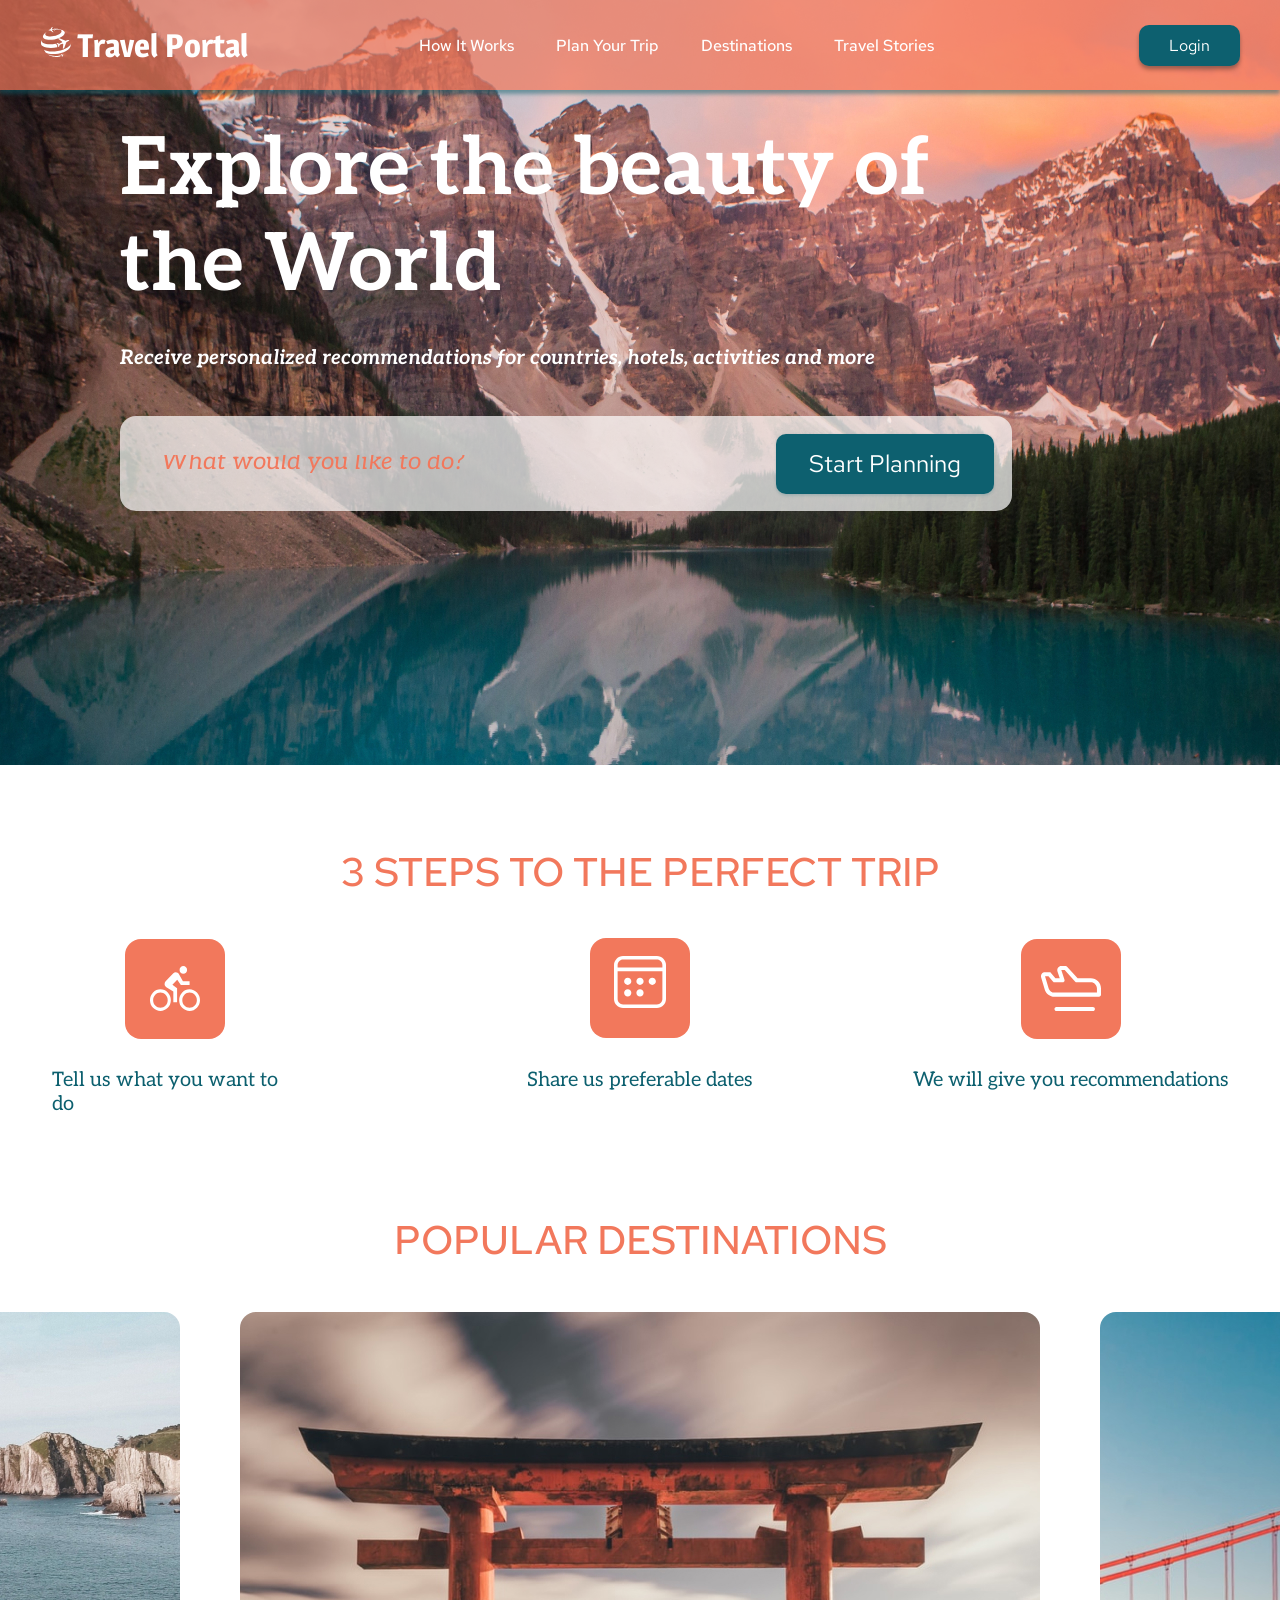
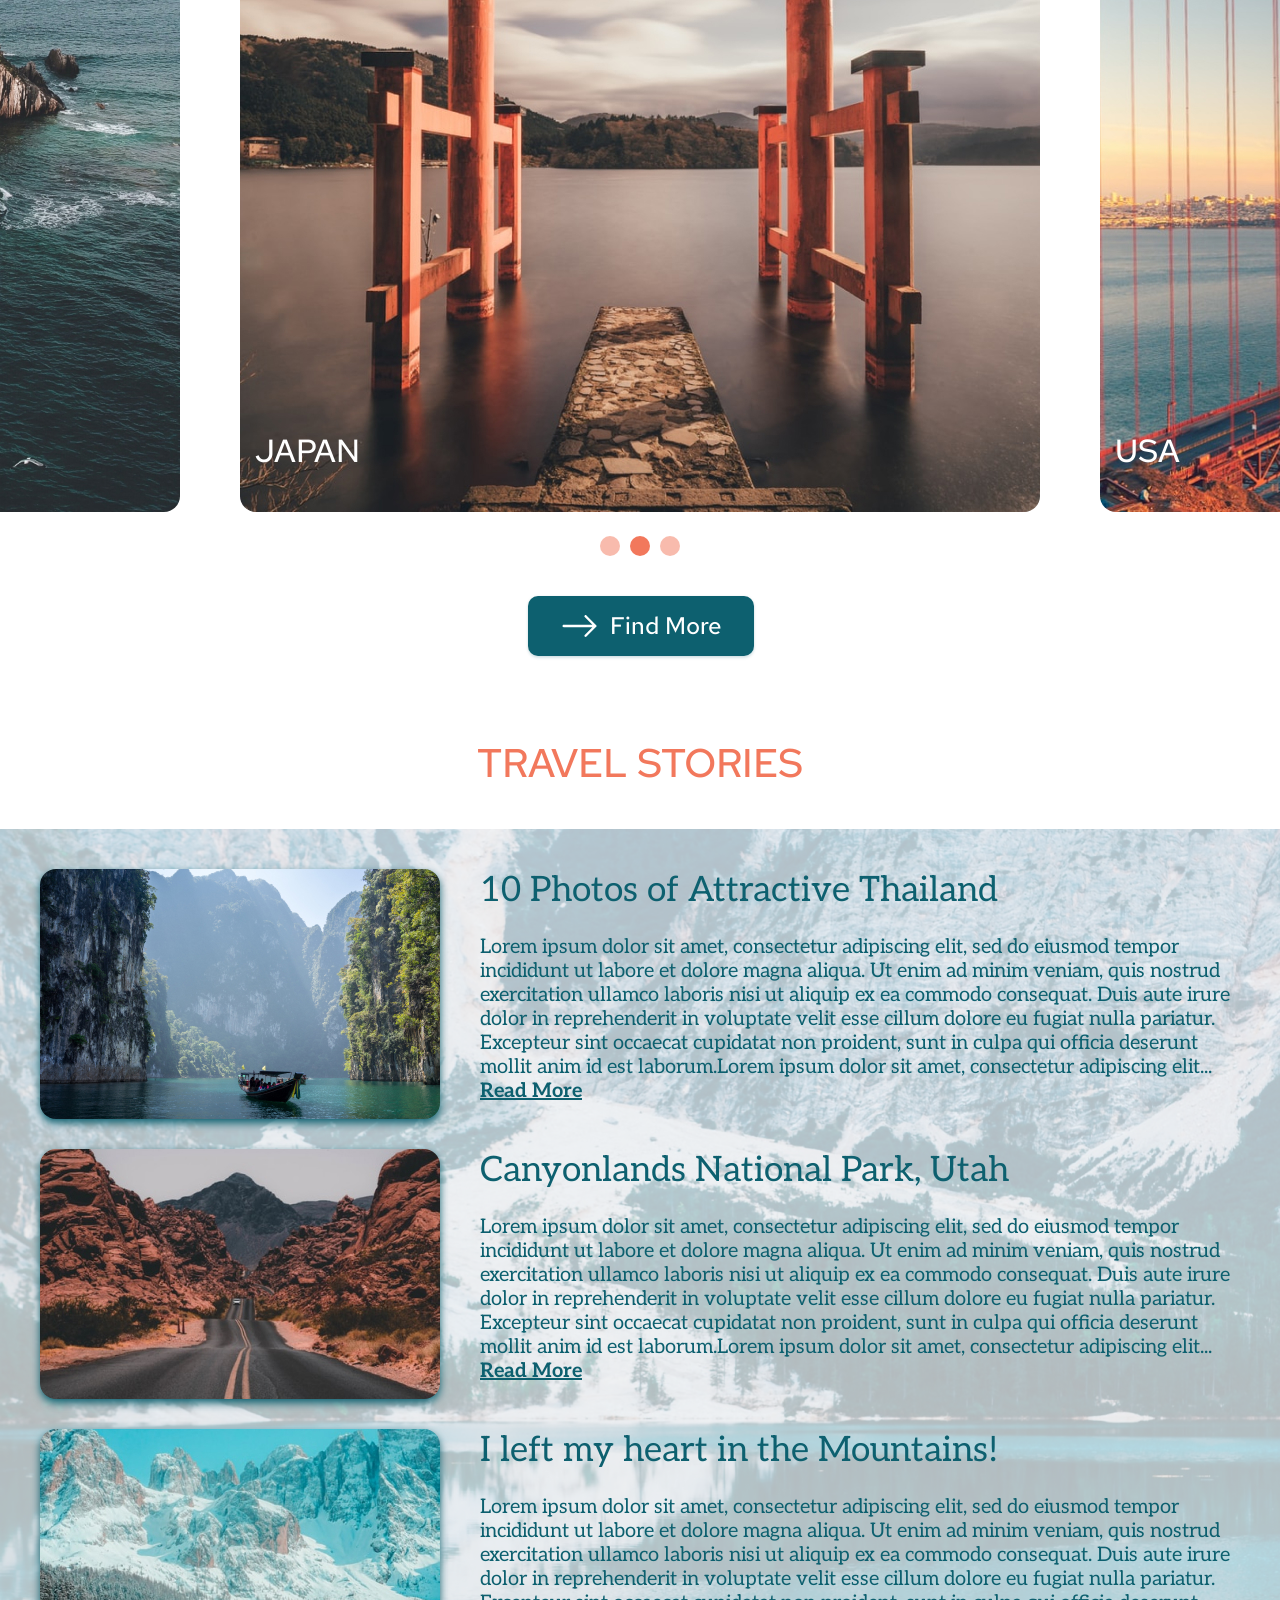
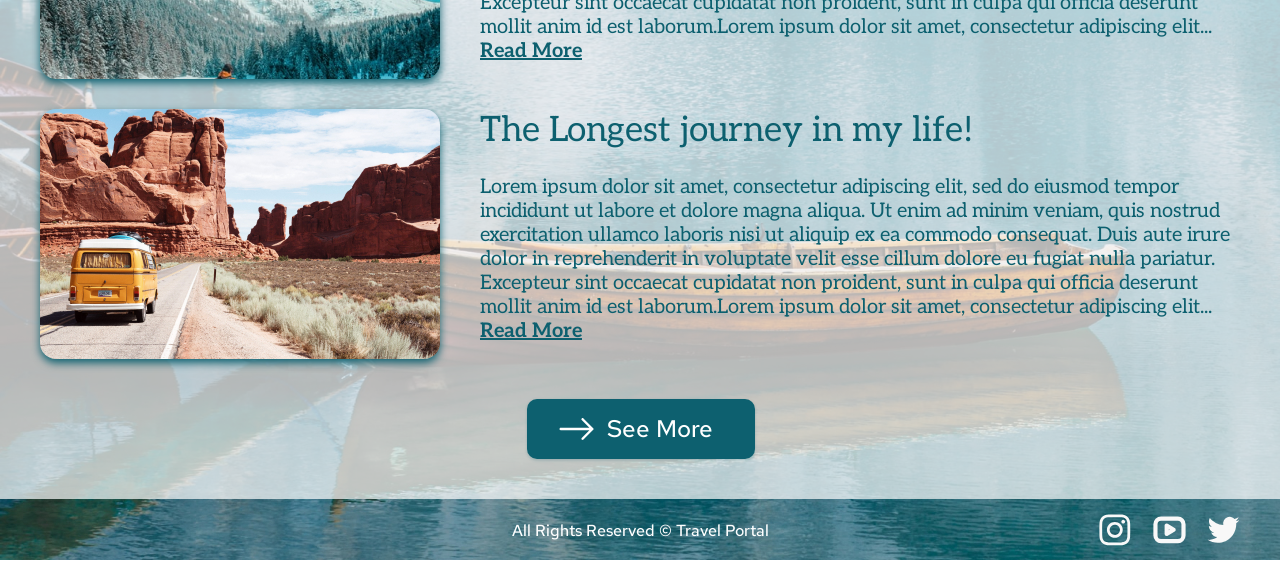
==== travel/index.html @ 9d812bcb "fix: change section stories figures to pictures, add social anchor" ====
<!DOCTYPE html>
<html lang="en">
<head>
  <meta charset="UTF-8">
  <meta http-equiv="X-UA-Compatible" content="IE=edge">
  <meta name="viewport" content="width=device-width, initial-scale=1.0">
  <link rel="preconnect" href="https://fonts.googleapis.com">
  <link rel="preconnect" href="https://fonts.gstatic.com" crossorigin>
  <link href="https://fonts.googleapis.com/css2?family=Aleo:ital,wght@0,400;0,700;1,400;1,700&display=swap" rel="stylesheet"> 
  <link href="https://fonts.googleapis.com/css2?family=Red+Hat+Text:wght@500&display=swap" rel="stylesheet"> 
  <link href="https://fonts.googleapis.com/css2?family=Magra:wght@700&display=swap" rel="stylesheet">
  <link rel="stylesheet" href="style.css">
  <script src="./index.js" defer></script>
  <title>Travel Portal</title>
  <link rel="icon" type="image/x-icon" href="./assets/images/svg/favicon.svg">
</head>
<body>
  <header class="header">
    <div class="wrapper">
      <div class="header__wrapper">
        <a class="header__logo-link" href="/"><img src="./assets/images/svg/favicon.svg" alt="Travel Portal" class="header__logo"><span>Travel Portal</span></a>
        <nav class="header__nav">
          <div><img class='menu-close-button' src="./assets/images/svg/close-icon.svg" alt="Close menu button" width="30" height="30"></div>
          <ul class="header__list">
            <li class="header__item"><a href="#preview" class="header__link">How It Works</a></li>
            <li class="header__item"><a href="#steps" class="header__link">Plan Your Trip</a></li>
            <li class="header__item"><a href="#destinations" class="header__link">Destinations</a></li>
            <li class="header__item"><a href="#stories" class="header__link">Travel Stories</a></li>
            <li class="header__item"><a href="#account" class="header__link anchor-account">Account</a></li>
            <li class="header__item"><a href="#social" class="header__link anchor-social">Social Media</a></li>
          </ul>
        </nav>
        <div class="header-menu">
          <img src="./assets/images/svg/menu-icon.svg" alt="Menu button" class="menu-icon" width="35" height="32">
        </div>
        <button class="header__login-button">Login</button>
      </div>
    </div>
  </header>
  <main class="main">
    <section class="section section-preview" id="preview">
      <div class="preview-content">
        <h1 class="section-preview__heading">Explore the beauty of  the World</h1>
        <p class="section-preview__text">Receive personalized recommendations for countries, hotels, activities and more</p>
        <form action="/" class="search-form">
          <input class="search-form__search-input" type="search" placeholder="What would you like to do?">
          <button class="search-form__search-button">Start Planning</button>
        </form>
      </div>
    </section>
    <section class="section section-steps" id="steps">
      <div class="steps-content">
        <h2 class="section-heading section-steps__heading">3 STEPS TO THE PERFECT TRIP</h2>
        <div class="steps-cards">
          <figure class="section-steps__card">
            <div class="section-steps__icon">
              <img class="cyclist-icon" src="./assets/images/svg/action-icon.svg" alt="Cyclist icon">
            </div>
            <figcaption class="section-steps__card-caption">Tell us what you want to do</figcaption>
          </figure>
          <figure class="section-steps__card">
            <div class="section-steps__icon">
              <img class="calendar-icon" src="./assets//images/svg/dates-icon.svg" alt="Calendar icon" width="100" height="100">
            </div>
            <figcaption class="section-steps__card-caption">Share us preferable dates </figcaption>
          </figure>
          <figure class="section-steps__card">
            <div class="section-steps__icon" >
              <img class="plane-icon" src="./assets/images/svg/recommendations-icon.svg" alt="Plane icon" width="100" height="100">
            </div>
            <figcaption class="section-steps__card-caption">We will give you recommendations</figcaption>
          </figure>
        </div>
      </div>
    </section>
    <section class="section section-destinations" id="destinations">
      <h2 class="section-heading section-destinations__heading">POPULAR DESTINATIONS</h2>
      <div class="section-destinations__slider">
        <div class="section-destinations__figure">
          <picture>
            <source srcset="./assets/images/destinations-1-m.jpg" media="(max-width: 390px)">
            <source srcset="./assets/images/destinations-1.jpg" media="(min-width: 391px)">
            <img class="section-destinations__image" src="./assets/images/destinations-1.jpg" alt="Spain landscape">
          </picture>
          <p class="section-destinations__caption">Spain</p>
        </div>
        <div class="section-destinations__figure">
          <picture >
            <source srcset="./assets/images/destinations-2-m.jpg" media="(max-width: 390px)">
            <source srcset="./assets/images/destinations-2.jpg" media="(min-width: 391px)">
            <img class="section-destinations__image" src="./assets/images/destinations-2.jpg" alt="Japanese landscape">
          </picture>
          <p class="section-destinations__caption">Japan</p>
        </div>
        <div class="section-destinations__figure">
          <picture> 
            <source srcset="./assets/images/destinations-3-m.jpg" media="(max-width: 390px)">
            <source srcset="./assets/images/destinations-3.jpg" media="(min-width: 391px)">
            <img class="section-destinations__image" src="./assets/images/destinations-3.jpg" alt="USA Golden Gate bridge">
          </picture>
          <p class="section-destinations__caption">USA</p>
        </div>
      </div>
      <div class="slider-dots">
        <div class="slider-dots__dot"></div>
        <div class="slider-dots__dot slider-dots__dot-active"></div>
        <div class="slider-dots__dot"></div>
      </div>
      <button class="section__button-forward section-destinations__button">Find More</button>
    </section>
    <section class="section section-stories" id="stories">
      <h2 class="section-heading section-stories__heading">TRAVEL STORIES</h2>
      <div class="stories-cards">
        <div class="stories-bg">
          <div class="wrapper">
            <div class="stories-card">
              <picture>
                <source srcset="./assets/images/stories-1-m.jpg" media="(max-width: 390px)">
                <source srcset="./assets/images/stories-1.jpg" media="(min-width: 391px")>
                <img class="stories-card__image" src="./assets/images/stories-1.jpg" alt="Thailand landscape">
              </picture>
              <div class="stories-card__description">
                <h3 class="stories-card__heading">10 Photos of Attractive Thailand</h3>
                <p class="stories-card__text" lang="zxx">Lorem ipsum dolor sit amet, consectetur adipiscing elit, sed do eiusmod tempor incididunt
                  ut labore et dolore magna aliqua. Ut enim ad minim veniam, quis nostrud exercitation ullamco
                  laboris nisi ut aliquip ex ea commodo consequat. Duis aute irure dolor in reprehenderit in
                  voluptate velit esse cillum dolore eu fugiat nulla pariatur. Excepteur sint occaecat cupidatat
                  non proident, sunt in culpa qui officia deserunt mollit anim id est laborum.Lorem ipsum dolor
                  sit amet, consectetur adipiscing elit...</p>
                <p class="stories-card__text-m">Lorem ipsum dolor sit amet, consectetur adipiscing elit, sed do eiusmod tempor incididunt
                  ut labore et dolore magna aliqua. Ut enim ad minim veniam, quis nostrud exercitation ullamco laboris nisi ut aliquip
                  ex ea commodo consequat. Duis aute irure dolor in reprehenderit in voluptate velit esse cillum dolore eu fugiat nulla.
                  Lorem ipsum dolor sit a...</p>
                <a class="stories-card__link" href="#">Read More</a>
              </div>
            </div>
            <div class="stories-card">
              <picture> 
                <source srcset="./assets/images/stories-2-m.jpg" media="(max-width: 390px)">
                <source srcset="./assets/images/stories-2.jpg" media="(min-width: 391px)">
                <img class="stories-card__image" src="./assets/images/stories-2.jpg" alt="canyon landscape">
              </picture>
              <div class="stories-card__description">
                <h3 class="stories-card__heading">Canyonlands National Park, Utah</h3>
                <p class="stories-card__text" lang="zxx">Lorem ipsum dolor sit amet, consectetur adipiscing elit, sed do eiusmod tempor incididunt
                  ut labore et dolore magna aliqua. Ut enim ad minim veniam, quis nostrud exercitation ullamco
                  laboris nisi ut aliquip ex ea commodo consequat. Duis aute irure dolor in reprehenderit in
                  voluptate velit esse cillum dolore eu fugiat nulla pariatur. Excepteur sint occaecat cupidatat
                  non proident, sunt in culpa qui officia deserunt mollit anim id est laborum.Lorem ipsum dolor
                  sit amet, consectetur adipiscing elit...</p>
                <p class="stories-card__text-m">Lorem ipsum dolor sit amet, consectetur adipiscing elit, sed do eiusmod tempor incididunt
                  ut labore et dolore magna aliqua. Ut enim ad minim veniam, quis nostrud exercitation ullamco laboris nisi ut aliquip
                  ex ea commodo consequat. Duis aute irure dolor in reprehenderit in voluptate velit esse cillum dolore eu fugiat nulla.
                  Lorem ipsum dolor sit a...</p>
                <a class="stories-card__link" href="#">Read More</a>
              </div>
            </div>
            <div class="stories-card">
              <picture> 
                <source srcset="./assets/images/stories-3-m.jpg" media="(max-width: 390px)">
                <source srcset="./assets/images/stories-3.jpg" media="(min-width: 391px)">
                <img class="stories-card__image" src="./assets/images/stories-3.jpg" alt="Mountains landscape">
              </picture>
              <div class="stories-card__description">
                <h3 class="stories-card__heading">I left my heart in the Mountains!</h3>
                <p class="stories-card__text" lang="zxx">Lorem ipsum dolor sit amet, consectetur adipiscing elit, sed do eiusmod tempor incididunt
                  ut labore et dolore magna aliqua. Ut enim ad minim veniam, quis nostrud exercitation ullamco
                  laboris nisi ut aliquip ex ea commodo consequat. Duis aute irure dolor in reprehenderit in
                  voluptate velit esse cillum dolore eu fugiat nulla pariatur. Excepteur sint occaecat cupidatat
                  non proident, sunt in culpa qui officia deserunt mollit anim id est laborum.Lorem ipsum dolor
                  sit amet, consectetur adipiscing elit...</p> 
                <p class="stories-card__text-m">Lorem ipsum dolor sit amet, consectetur adipiscing elit, sed do eiusmod tempor incididunt
                  ut labore et dolore magna aliqua. Ut enim ad minim veniam, quis nostrud exercitation ullamco laboris nisi ut aliquip
                  ex ea commodo consequat. Duis aute irure dolor in reprehenderit in voluptate velit esse cillum dolore eu fugiat nulla.
                  Lorem ipsum dolor sit a...</p>
                <a class="stories-card__link" href="#">Read More</a>
              </div>
            </div>
            <div class="stories-card">
              <picture> 
                <source srcset="./assets/images/stories-4-m.jpg" media="(max-width: 390px)">
                <source srcset="./assets/images/stories-4.jpg" media="(min-width: 391px)">
                <img class="stories-card__image" src="./assets/images/stories-4.jpg" alt="Desert road landscape">
              </picture>
              <div class="stories-card__description">
                <h3 class="stories-card__heading">The Longest journey in my life!</h3>
                <p class="stories-card__text" lang="zxx">Lorem ipsum dolor sit amet, consectetur adipiscing elit, sed do eiusmod tempor incididunt
                  ut labore et dolore magna aliqua. Ut enim ad minim veniam, quis nostrud exercitation ullamco
                  laboris nisi ut aliquip ex ea commodo consequat. Duis aute irure dolor in reprehenderit in
                  voluptate velit esse cillum dolore eu fugiat nulla pariatur. Excepteur sint occaecat cupidatat
                  non proident, sunt in culpa qui officia deserunt mollit anim id est laborum.Lorem ipsum dolor
                  sit amet, consectetur adipiscing elit...</p>
                <p class="stories-card__text-m">Lorem ipsum dolor sit amet, consectetur adipiscing elit, sed do eiusmod tempor incididunt
                  ut labore et dolore magna aliqua. Ut enim ad minim veniam, quis nostrud exercitation ullamco laboris nisi ut aliquip
                  ex ea commodo consequat. Duis aute irure dolor in reprehenderit in voluptate velit esse cillum dolore eu fugiat nulla.
                  Lorem ipsum dolor sit a...</p>
                <a class="stories-card__link" href="#">Read More</a>
              </div>
            </div>
          </div>
          <button class="section__button-forward stories-button">See More</button>
        </div>
      </div>
    </section>
  </main>
  <footer class="footer" id="social">
    <div class="wrapper footer-wrapper">
      <p class="footer__copyright">All Rights Reserved © Travel Portal</p>
      <ul class="social">
        <li class="social__item">
          <a href="https://github.com/VaultDweller13" class="social__link">
            <img src="./assets/images/svg/instagram-icon.svg" alt="Instagram icon" class="social__icon">
          </a>
        </li>
        <li class="social__item">
          <a href="https://www.youtube.com/c/RollingScopesSchool" class="social__link">
            <img src="./assets/images/svg/youtube-icon.svg" alt="Youtube icon" class="footer__icon">
          </a>
        </li>
        <li class="social__item">
          <a href="https://rs.school/js-stage0/" class="social__link">
            <img src="./assets/images/svg/twitter-icon.svg" alt="Twitter icon" class="social__icon">
          </a>
        </li>
      </ul>
    </div>
  </footer>
</body>
</html>
---- travel/style.css ----
/*! normalize.css v8.0.1 | MIT License | github.com/necolas/normalize.css */

/* Document
   ========================================================================== */

/**
 * 1. Correct the line height in all browsers.
 * 2. Prevent adjustments of font size after orientation changes in iOS.
 */

html {
  line-height: 1.15; /* 1 */
  -webkit-text-size-adjust: 100%; /* 2 */
}

/* Sections
   ========================================================================== */

/**
 * Remove the margin in all browsers.
 */

body {
  margin: 0;
}

/**
 * Render the `main` element consistently in IE.
 */

main {
  display: block;
}

/**
 * Correct the font size and margin on `h1` elements within `section` and
 * `article` contexts in Chrome, Firefox, and Safari.
 */

h1 {
  font-size: 2em;
  margin: 0.67em 0;
}

/* Grouping content
   ========================================================================== */

/**
 * 1. Add the correct box sizing in Firefox.
 * 2. Show the overflow in Edge and IE.
 */

hr {
  box-sizing: content-box; /* 1 */
  height: 0; /* 1 */
  overflow: visible; /* 2 */
}

/**
 * 1. Correct the inheritance and scaling of font size in all browsers.
 * 2. Correct the odd `em` font sizing in all browsers.
 */

pre {
  font-family: monospace, monospace; /* 1 */
  font-size: 1em; /* 2 */
}

/* Text-level semantics
   ========================================================================== */

/**
 * Remove the gray background on active links in IE 10.
 */

a {
  background-color: transparent;
}

/**
 * 1. Remove the bottom border in Chrome 57-
 * 2. Add the correct text decoration in Chrome, Edge, IE, Opera, and Safari.
 */

abbr[title] {
  border-bottom: none; /* 1 */
  text-decoration: underline; /* 2 */
  text-decoration: underline dotted; /* 2 */
}

/**
 * Add the correct font weight in Chrome, Edge, and Safari.
 */

b,
strong {
  font-weight: bolder;
}

/**
 * 1. Correct the inheritance and scaling of font size in all browsers.
 * 2. Correct the odd `em` font sizing in all browsers.
 */

code,
kbd,
samp {
  font-family: monospace, monospace; /* 1 */
  font-size: 1em; /* 2 */
}

/**
 * Add the correct font size in all browsers.
 */

small {
  font-size: 80%;
}

/**
 * Prevent `sub` and `sup` elements from affecting the line height in
 * all browsers.
 */

sub,
sup {
  font-size: 75%;
  line-height: 0;
  position: relative;
  vertical-align: baseline;
}

sub {
  bottom: -0.25em;
}

sup {
  top: -0.5em;
}

/* Embedded content
   ========================================================================== */

/**
 * Remove the border on images inside links in IE 10.
 */

img {
  border-style: none;
}

/* Forms
   ========================================================================== */

/**
 * 1. Change the font styles in all browsers.
 * 2. Remove the margin in Firefox and Safari.
 */

button,
input,
optgroup,
select,
textarea {
  font-family: inherit; /* 1 */
  font-size: 100%; /* 1 */
  line-height: 1.15; /* 1 */
  margin: 0; /* 2 */
}

/**
 * Show the overflow in IE.
 * 1. Show the overflow in Edge.
 */

button,
input { /* 1 */
  overflow: visible;
}

/**
 * Remove the inheritance of text transform in Edge, Firefox, and IE.
 * 1. Remove the inheritance of text transform in Firefox.
 */

button,
select { /* 1 */
  text-transform: none;
}

/**
 * Correct the inability to style clickable types in iOS and Safari.
 */

button,
[type="button"],
[type="reset"],
[type="submit"] {
  -webkit-appearance: button;
}

/**
 * Remove the inner border and padding in Firefox.
 */

button::-moz-focus-inner,
[type="button"]::-moz-focus-inner,
[type="reset"]::-moz-focus-inner,
[type="submit"]::-moz-focus-inner {
  border-style: none;
  padding: 0;
}

/**
 * Restore the focus styles unset by the previous rule.
 */

button:-moz-focusring,
[type="button"]:-moz-focusring,
[type="reset"]:-moz-focusring,
[type="submit"]:-moz-focusring {
  outline: 1px dotted ButtonText;
}

/**
 * Correct the padding in Firefox.
 */

fieldset {
  padding: 0.35em 0.75em 0.625em;
}

/**
 * 1. Correct the text wrapping in Edge and IE.
 * 2. Correct the color inheritance from `fieldset` elements in IE.
 * 3. Remove the padding so developers are not caught out when they zero out
 *    `fieldset` elements in all browsers.
 */

legend {
  box-sizing: border-box; /* 1 */
  color: inherit; /* 2 */
  display: table; /* 1 */
  max-width: 100%; /* 1 */
  padding: 0; /* 3 */
  white-space: normal; /* 1 */
}

/**
 * Add the correct vertical alignment in Chrome, Firefox, and Opera.
 */

progress {
  vertical-align: baseline;
}

/**
 * Remove the default vertical scrollbar in IE 10+.
 */

textarea {
  overflow: auto;
}

/**
 * 1. Add the correct box sizing in IE 10.
 * 2. Remove the padding in IE 10.
 */

[type="checkbox"],
[type="radio"] {
  box-sizing: border-box; /* 1 */
  padding: 0; /* 2 */
}

/**
 * Correct the cursor style of increment and decrement buttons in Chrome.
 */

[type="number"]::-webkit-inner-spin-button,
[type="number"]::-webkit-outer-spin-button {
  height: auto;
}

/**
 * 1. Correct the odd appearance in Chrome and Safari.
 * 2. Correct the outline style in Safari.
 */

[type="search"] {
  -webkit-appearance: textfield; /* 1 */
  outline-offset: -2px; /* 2 */
}

/**
 * Remove the inner padding in Chrome and Safari on macOS.
 */

[type="search"]::-webkit-search-decoration {
  -webkit-appearance: none;
}

/**
 * 1. Correct the inability to style clickable types in iOS and Safari.
 * 2. Change font properties to `inherit` in Safari.
 */

::-webkit-file-upload-button {
  -webkit-appearance: button; /* 1 */
  font: inherit; /* 2 */
}

/* Interactive
   ========================================================================== */

/*
 * Add the correct display in Edge, IE 10+, and Firefox.
 */

details {
  display: block;
}

/*
 * Add the correct display in all browsers.
 */

summary {
  display: list-item;
}

/* Misc
   ========================================================================== */

/**
 * Add the correct display in IE 10+.
 */

template {
  display: none;
}

/**
 * Add the correct display in IE 10.
 */

[hidden] {
  display: none;
}

/* Stylesheet start*/

html {
  scroll-behavior: smooth;
}

figure {
  margin: 0;
}

/* Mobile */
body {
  font-family: 'Red Hat Text';
  font-style: normal;
  font-weight: 500;
  font-size: 16px;
  color: #ffffff;
}

.wrapper {
  max-width: 360px;
  margin: 0 auto;
}

button:hover,
button:focus,
button:focus  {
  cursor: pointer;
  background-color: #094f5c;
  transition: 0.3s;
}

/* Header */

.header {
  position: relative;
  margin-bottom: -79px;
  padding: 43px 0 0;

  background: linear-gradient(180deg, #0D606F 0%, rgba(13, 96, 111, 0) 63px);
  background-blend-mode: color;
}

.header__wrapper {
  display: flex;
  justify-content: space-between;
}

.header__logo {
  margin: 2px 0 0 1px;
}

.header__logo-link span {
  display: none;
}

.header__nav {
  position: fixed;
  top: 0;
  right: 0;
  z-index: 2;

  background: #F2785C;
  box-shadow: 0px 4px 3px rgba(13, 96, 111, 0.25);
  border-radius: 10px;

  transition: all 0.3s ease-out;
  transform: translateX(100%);
  padding: 44px 15px 30px 44px;
}

.header__nav-open {
  transition: all 0.3s ease-out;
  transform: translateX(0);
}

.menu-close-button {
  position: absolute;
  top: 8px;
  left: 8px;

  cursor: pointer;
}

.header__list {
  padding: 0;
  margin: 0;

  font-family: 'Red Hat Text';
  font-style: normal;
  font-weight: 500;
  font-size: 16px;
  line-height: 21px;

  text-align: right;
  color: #FFFFFF;
  list-style: none;
}

.header__item {
  margin-bottom: 10px;
}

.header__item:last-child {
  margin-bottom: 0;
}


.header__login-button {
  display: none;
}

.header__link,
.header__link:visited {
  text-decoration: none;
  color: #FFFFFF;
}

.header-menu {
  transform: translate(-5px);
}

.header-menu:hover,
.header-menu:active,
.header-menu:focus {
  cursor: pointer;
}

/* Main */

.section-heading {
  margin-bottom: 20px;

  text-align: center;
  font-weight: 500;
  font-size: 14px;
  line-height: 19px;
  color: #F2785C;
}

.section__button-forward {
  display: flex;
  justify-content: center;
  align-items: center;
  gap: 6px;
  padding: 7.5px 12px;
  margin: 0 auto;
  max-width: 92px;
  transform: translate(1px);

  background: #0D606F;
  box-shadow: 0px 0px 3px rgba(13, 96, 111, 0.08), 0px 2px 3px rgba(13, 96, 111, 0.16);
  border: none;
  border-radius: 10px;

  font-family: 'Red Hat Text';
  font-style: normal;
  font-weight: 500;
  font-size: 11px;
  line-height: 15px;
  color: #FFFFFF;
}

.section__button-forward::before {
  content: "";
  width: 10px;
  height: 10px;
  background: url(./assets/images/svg/arrow-right-icon.svg) no-repeat;
  background-size: contain;
}

/* Section Preview */

.section-preview {
  margin-bottom: 20px;
  background: url(./assets/images/bg-top-m.jpg) no-repeat;
}

.preview-content {
  max-width: 360px;
  margin: 0 auto;
  padding: 142px 0 61px;

}

.section-preview__heading {
  display: none;
}

.section-preview__text {
  display: none;
}

.search-form {
  padding: 9px 9px 8px 16px;
  background: rgba(255, 255, 255, 0.7);
  border-radius: 16px;
}

.search-form__search-input {
  width: 226px;
  flex: 1 0 auto;
  padding: 0;
  margin-right: 13px;
  background-color: transparent;
  border: none;
}

.search-form__search-input::placeholder {
  font-family: 'Aleo';
  font-style: italic;
  font-weight: 400;
  font-size: 14px;
  line-height: 17px;

  color: #F2785C;
  opacity: 1;
}

.search-form__search-button {
  max-width: 92px;
  margin: 0;
  padding: 8px 9px;
  background: #0D606F;
  box-shadow: 0px 0px 3px rgba(13, 96, 111, 0.08), 0px 2px 3px rgba(13, 96, 111, 0.16);
  border: none;
  border-radius: 10px;

  font-size: 11px;
  line-height: 15px;

  color: #FFFFFF;
}

/* Section Steps */

.section-steps {
  margin-bottom: 20px;
}

.steps-content {
  max-width: 360px;
  margin: 0 auto;
}

.steps-cards {
  display: grid;
  grid-template-columns: 1fr 1fr 1fr;

  justify-content: center;
  text-align: left;
}

.section-steps__card {
  display: flex;
  flex-direction: column;
  gap: 20px;
}

.section-steps__card:first-child div{
  margin: 1px 0 -1px;
}

.section-steps__card:nth-child(2) div {
  align-self: center;
}

.section-steps__card:last-child div {
  align-self: flex-end;
  margin: 1px 0 -1px;
}

.section-steps__card:first-child figcaption {
  max-width: 94px;
}

.section-steps__card:nth-child(2) figcaption {
  margin-left: 5px;
}

.section-steps__card:last-child figcaption{
  text-align: right;
}

.section-steps__icon {
  width: 70px;
  height: 70px;

  background-color: #F2785C;
  border-radius: 16px;
}

.section-steps__icon img {
  display: block;
  margin: 0 auto;
}

.cyclist-icon {
  width: 35px;
  height: 31px;

  padding-top: 19px;
}

.calendar-icon {
  width: 35px;
  height: 35px;

  padding-top: 18px;
}

.plane-icon {
  width: 40px;
  height: 30px;

  padding-top: 20px;
}

.section-steps__card-caption {
  font-family: 'Aleo';
  font-style: normal;
  font-weight: 400;
  font-size: 10px;
  line-height: 12px;
  color: #0D606F;
}

/* Section Destinations */

.section-destinations {
  position: relative;
  margin-bottom: 20px;
}

.section-destinations__slider {
  max-width: 360px;
  margin: 0 auto 10px;
  display: flex;
  overflow: hidden;
}

.section-destinations__figure {
  position: relative;
}

.section-destinations__figure:before {
  content: "";
  width: 30px;
  height: 30px;
  position: absolute;
  top: 90px;
  left: 5px;
  background: url(./assets/images/svg/arrow-left.svg);
}

.section-destinations__figure:after {
  content: "";
  width: 30px;
  height: 30px;
  position: absolute;
  top: 90px;
  right: 5px;
  background: url(./assets/images/svg/arrow-right-bold.svg);
}

.section-destinations__image {
  display: block;
  border-radius: 16px;
}

.section-destinations__caption {
  position: absolute;
  left: 15px;
  top: 8px;
  margin: 0;

  font-size: 20px;
  line-height: 26px;
  text-transform: uppercase;
}

.slider-dots {
  position: absolute;
  bottom: 52px;
  left: 177px;
  display: flex;
  flex-wrap: wrap;
  justify-content: center;
  gap: 6px;
}

.slider-dots__dot {
  width: 8px;
  height: 8px;
  background-color: rgba(242, 120, 92, 0.5);
  border-radius: 50%; 
}

.slider-dots__dot-active {
  background-color: #f2785c;
  order: -1;
}

.section-destinations__button {
  transform: translate(-0.1px);
}

/* Section stories */

.section-stories__heading {
  margin-bottom: 10px;
}
.stories-cards {
  padding-bottom: 65px;

  background: url(./assets/images/bg-bottom-m.jpg) no-repeat;

  font-family: 'Aleo';
  font-style: normal;
  font-weight: 400;
  font-size: 9px;
  line-height: 11px;

  color: #0D606F;
}

.stories-bg {
  padding: 10px 0 13px;
  background: rgba(255, 255, 255, 0.7);
}

.stories-card {
  display: flex;
  gap: 10px;

  margin-bottom: 15px;
}

.stories-card:last-child {
  margin-bottom: 10px;
}

.stories-card__image {
  display: block;
  align-self: center;

  filter: drop-shadow(0px 4px 4px #0D606F);
  border-radius: 16px;
}

.stories-card__heading {
  margin: 5px 0 10px;

  font-family: 'Aleo';
  font-style: normal;
  font-weight: 700;
  font-size: 11px;
  line-height: 13px;
}

.stories-card__text {
  display: none;
}

.stories-card__text-m {
  margin: 0;
}

.stories-card__link {
  font-weight: 700;
  color: inherit;
}

.stories-card__link:hover,
.stories-card__link:focus,
.stories-card__link:active {
    text-decoration: none;
  }

.stories-button {
  padding: 7.5px 13.5px;
  transform: translate(0.2px);
} 

/* Footer */
.footer {
  padding: 15px 0 16px;
  margin-top: -65px;
}

.footer__copyright {
  display: none;
}

.social {
  max-width: 360px;
  display: flex;
  justify-content: center;
  gap: 20px;
  padding: 0;
  margin: 0 11px 0 19px;
}

.social__item {
  list-style: none;
  width: 34px;
  height: 34px;
}

.social__item:hover,
.social__item:focus,
.social__item:active  {
    transform: scale(1.05);
    transition: 0.3s;
  }

/* Media queries */

/* 1440px */

@media screen and (min-width: 391px) {

  body {
    position: relative;
    max-width: 1440px;
    margin: 0 auto;
  }

  .wrapper {
    max-width: 1200px;
    padding: 0 10px;
  }

  /* Header */

  .header {
    margin-bottom: -90px;
    padding: 25px 0 24px;
    background: rgba(242, 120, 92, 0.7);
    box-shadow: 0px 4px 4px rgba(13, 96, 111, 0.5);
  }

  .header__wrapper {
    display: flex;
    flex-wrap: wrap;
    justify-content: space-between;
  }

  .header__logo {
    margin-right: 6px;
  }

  .header__logo-link span {
    display: inline;
  }

  .header__logo-link {
    height: 32px;
    
    font-family: 'Magra';
    font-style: normal;
    font-weight: 600;
    font-size: 32px;
    line-height: 39px;

    color: #FFFFFF;
    text-decoration: none;
  }

  .header__nav {
    position: initial;
    transform: translateX(0);
    padding: 0;
    background: none;
    box-shadow: none;
    border-radius: 0;
  }

  .header__list {
    display: flex;
    flex-wrap: wrap;
    gap: 42px;
    margin: 0 0 0 50px;
    padding: 10px 0;
  }

  .header__item {
    line-height: 21px;
    margin: 0;
  }

  .anchor-account, 
  .anchor-social {
    display: none;
  }

  .header__link,
  .header__link:visited {
    text-decoration: none;
    color: inherit;
  }

  .header__link:hover, 
  .header__link:focus, 
  .header__link:active {
    opacity: 0.75;
  }

  .header__login-button {
    display: block;
    padding: 10px 30px;
    border: none;
    border-radius: 10px;
    box-shadow: 0px 4px 4px rgba(0, 0, 0, 0.25), 0px 2px 3px rgba(13, 96, 111, 0.16);
    background-color: #0D606F;

    line-height: 21px;
    color: #ffffff;
  }

  .header-menu {
    display: none;
  }

  .menu-close-button {
    display: none;
  }

  .header__login-button:active {
    transform: translateY(-3px);
    transition: 0.3s ease-out;
  }

  /* Main */

  .section-heading {
    padding: 0 10px;

    font-size: 40px;
    line-height: 53px;
  }

  .section__button-forward {
    flex-wrap: wrap;
    gap: 10px;
    padding: 10px 32px;
    max-width: initial;
    transform: translate(1px);

    font-size: 24px;
    line-height: 32px;
  }

  .section__button-forward::before {
    width: 40px;
    height: 40px;
  }


  /* Section Preview */

  .section-preview {
    background: url(./assets/images/bg-top.jpg) no-repeat;
    padding-top: 122px;
    padding-bottom: 221px;
    margin-bottom: 80px;
  }

  .preview-content {
    max-width: 892px;
    margin-left: 110px;
    padding: 0 10px 33px;
  }

  .section-preview__heading {
    display: block;
    margin: 0 0 32px 0;

    font-family: 'Aleo';
    font-style: normal;
    font-weight: 700;
    font-size: 80px;
    line-height: 96px;
  }

  .section-preview__text {
    display: block;
    margin-bottom: 46px;

    font-family: 'Aleo';
    font-style: italic;
    font-weight: 700;
    font-size: 20px;
    line-height: 24px;
  }

  .search-form {
    padding: 18px 18px 17px 0;
    display: flex;
    flex-wrap: wrap;
    justify-content: space-between;
    align-items: center;
  }

  .search-form__search-input {
    max-width: 560px;
    margin-left: 41px;
  }

  .search-form__search-input::placeholder {
    font-size: 24px;
    line-height: 29px;
  }

  .search-form__search-button {
    max-width: 228px;
    padding: 14px 33.2px;
   
    font-size: 24px;
    line-height: 32px;
  }

  /* Section Steps */

  .section-steps {
    margin-bottom: 97px;
  }
  

  .steps-content {
    max-width: 1177px;
  }

  .section-steps__heading {
    margin-bottom: 40px;
  }

  .steps-cards {
    grid-template-columns: 1fr 1fr 1fr;
    justify-content: space-between;
  }

  .section-steps__card {
    gap: 30px;
  }

  .section-steps__card:first-child {
    max-width: 247px;
  }

  .section-steps__card:last-child {
    justify-self: right;
    max-width: 317px;
  }

  .section-steps__card:last-child div {
    align-self: center;
  }

  .section-steps__card-caption {
    font-size: 20px;
    line-height: 24px;
  }

  .section-steps__card:first-child figcaption {
    max-width: initial;
  }

  .section-steps__card:nth-child(2) figcaption {
    margin-left: 1px;
    text-align: center;
  }
   
  .section-steps__icon {
    width: 100px;
    height: 100px;
    display: block;
    align-self: center;
  }

  .cyclist-icon {
    width: 50px;
    height: 45px;
    padding-top: 27px;
    padding-right: 1px;
  }
  
  .calendar-icon {
    width: 52px;
    height: 52px;
    padding: 18px;
  }
  
  .plane-icon {
    width: 60px;
    height: 45px;
    padding-top: 27px;
  }

  /* Section Destinations*/

  .section-destinations {
    margin-bottom: 80px;
  }

  .section-destinations__heading {
    margin-bottom: 46px;
  }

  .section-destinations__slider {
    max-width: 1440px;
    margin-bottom: 24px;
    justify-content: center;
    gap: 60px;
  }

  .section-destinations__figure {
    margin: 0;
  }

  .section-destinations__figure:before,
  .section-destinations__figure:after {
    display: none;
  }

  .section-destinations__caption {
    top: auto;
    bottom: 40px;

    font-size: 32px;
    line-height: 42px;
  }

  .slider-dots {
    position: static;
    gap: 10px;
    margin-bottom: 40px;
  }

  .slider-dots__dot {
    width: 20px;
    height: 20px;
  }

  .slider-dots__dot-active {
    order: 0;
  }

  /* Section Stories */

  .section-stories__heading {
    margin-bottom: 40px;
  }

  .stories-cards {
    padding-bottom: 62px;
    background: url(./assets/images/bg-bottom.jpg) no-repeat;
    background-blend-mode: color;
  }

  .stories-bg {
    padding: 40px 0;
  }

  .stories-card {
    gap: 40px;
    margin-bottom: 30px;
  }

  .stories-card:last-child {
    margin-bottom: 40px;
  }

  .stories-card__heading {
    margin: 0 0 24px 0;

    font-weight: 400;
    font-size: 35px;
    line-height: 42px;
  }

  .stories-card__description {
    max-width: 760px;
    font-family: 'Aleo';
    font-style: normal;
    font-weight: 400;
    font-size: 20px;
    line-height: 24px;
    color: #0D606F;
  }

  .stories-card__text {
    display: block;
    margin: 0;
  }

  .stories-card__text-m {
    display: none;
  }

  .stories-button {
    padding: 10px 42px 10px 30px;
  }

  /* Footer */

  .footer {
    margin-top: -62px;
    padding: 14px 0;

    line-height: 21px;
  }

  .footer-wrapper{
    display: flex;
    flex-wrap: wrap;
    justify-content: flex-end;
    align-items: center;
  }

  .footer__copyright {
    display: block;
    margin: 0 auto;
    padding-left: 142px;
  }

  .social {
    flex-wrap: wrap;
    margin: 0;
  }
}

@media screen and (min-width: 391px) and (max-width: 768px){
  .stories-card {
    flex-wrap: wrap;
  }
}
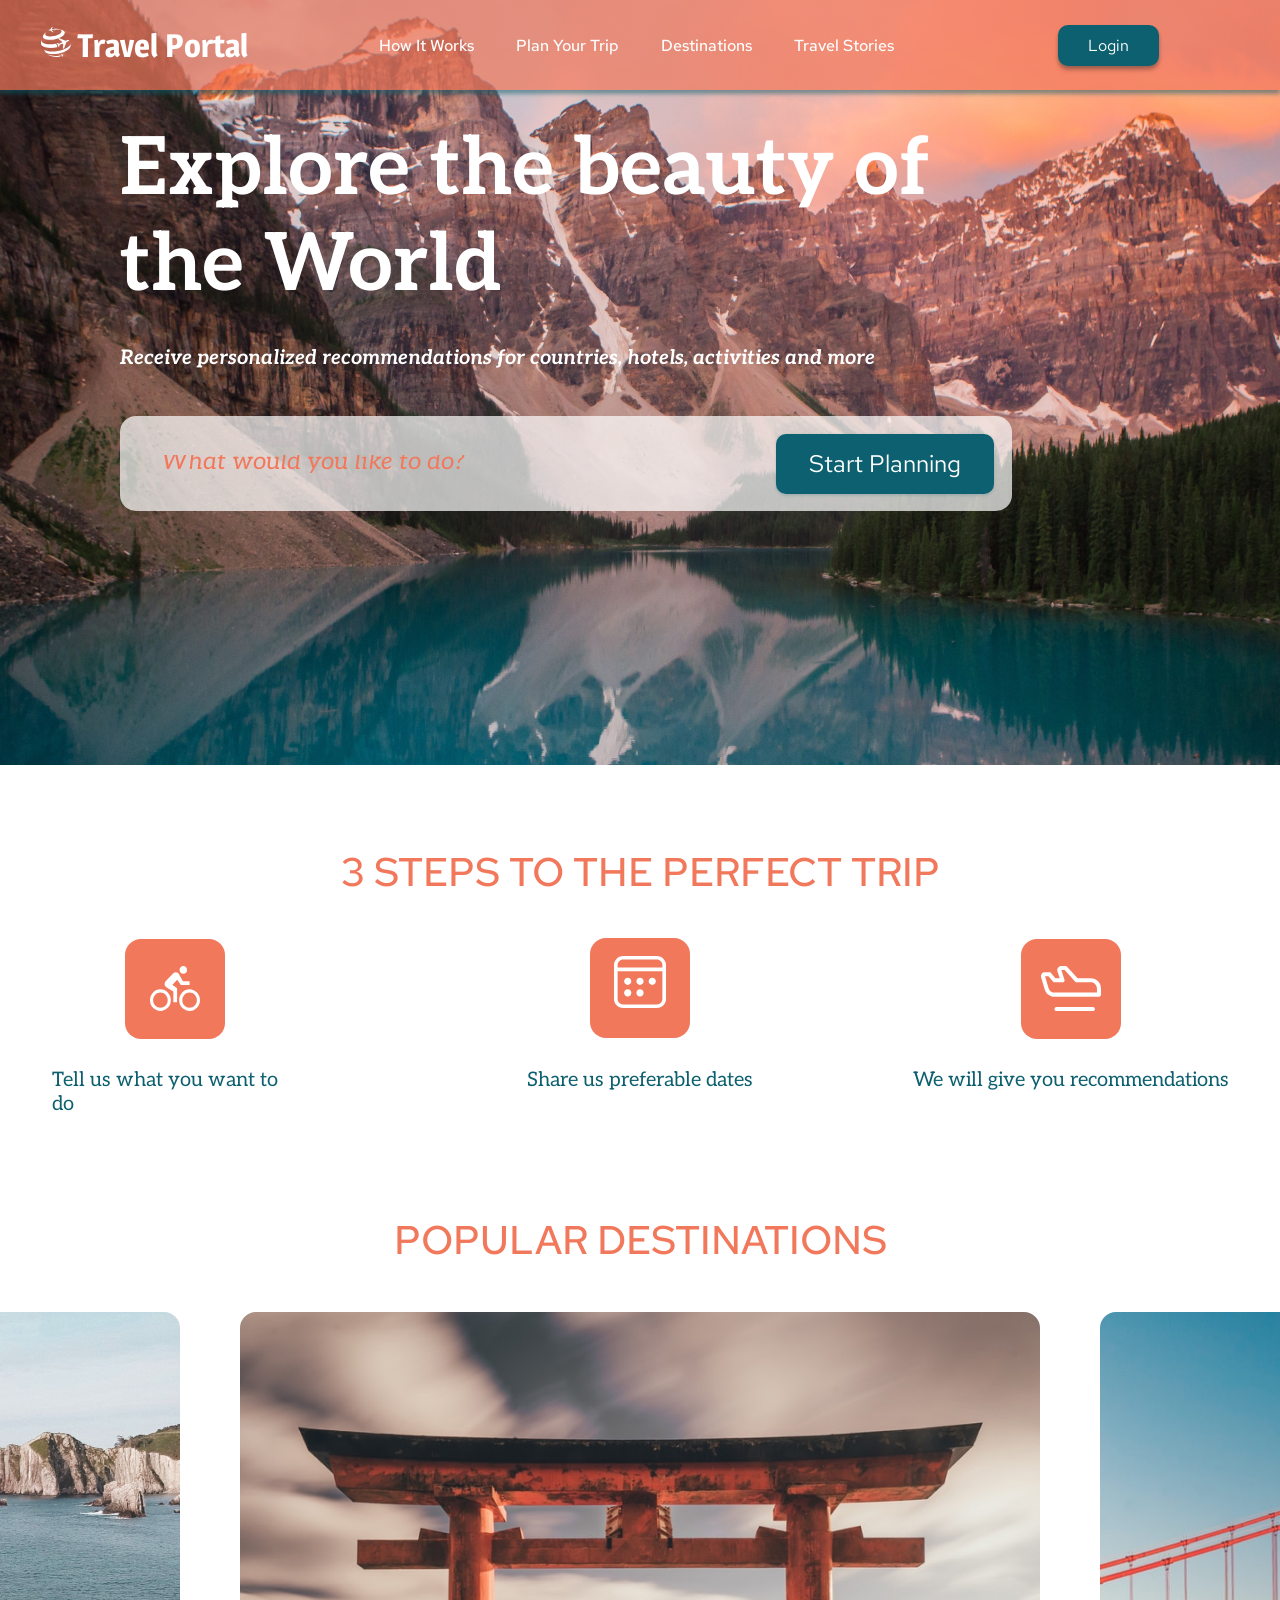
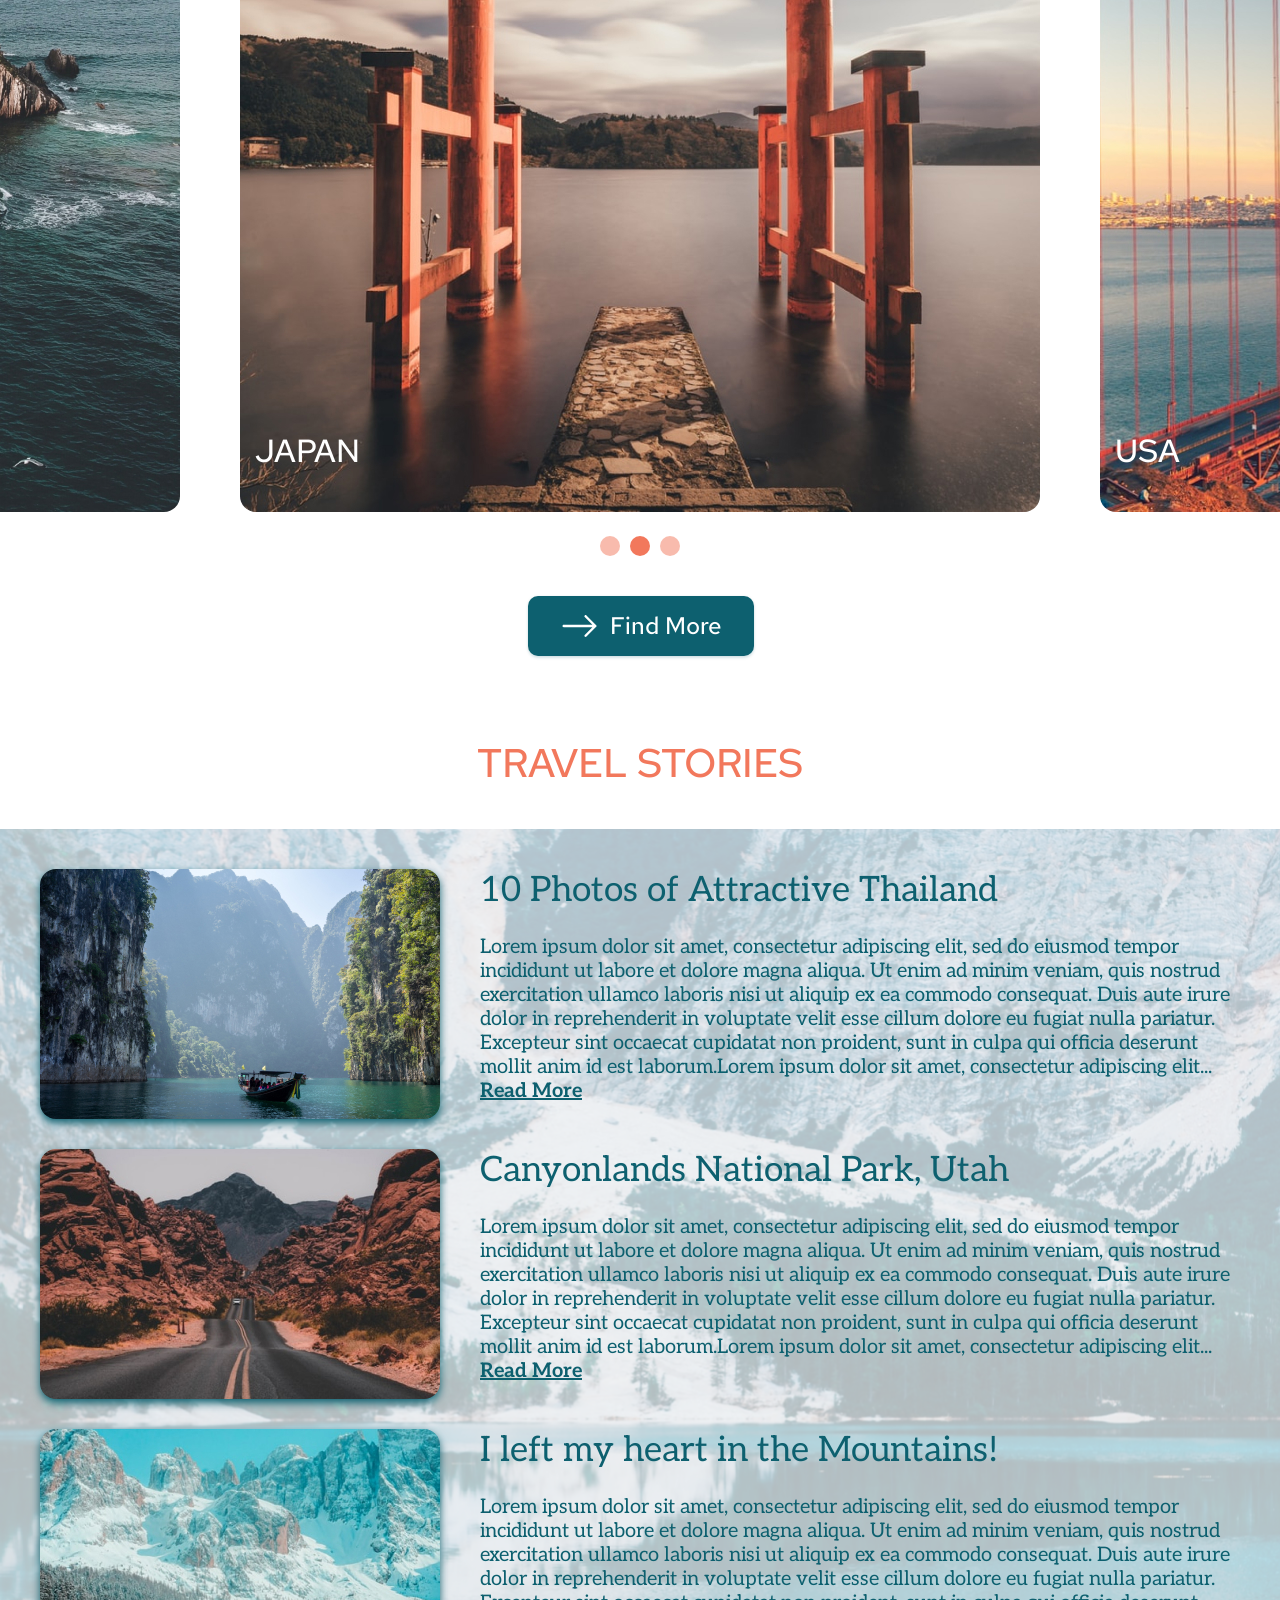
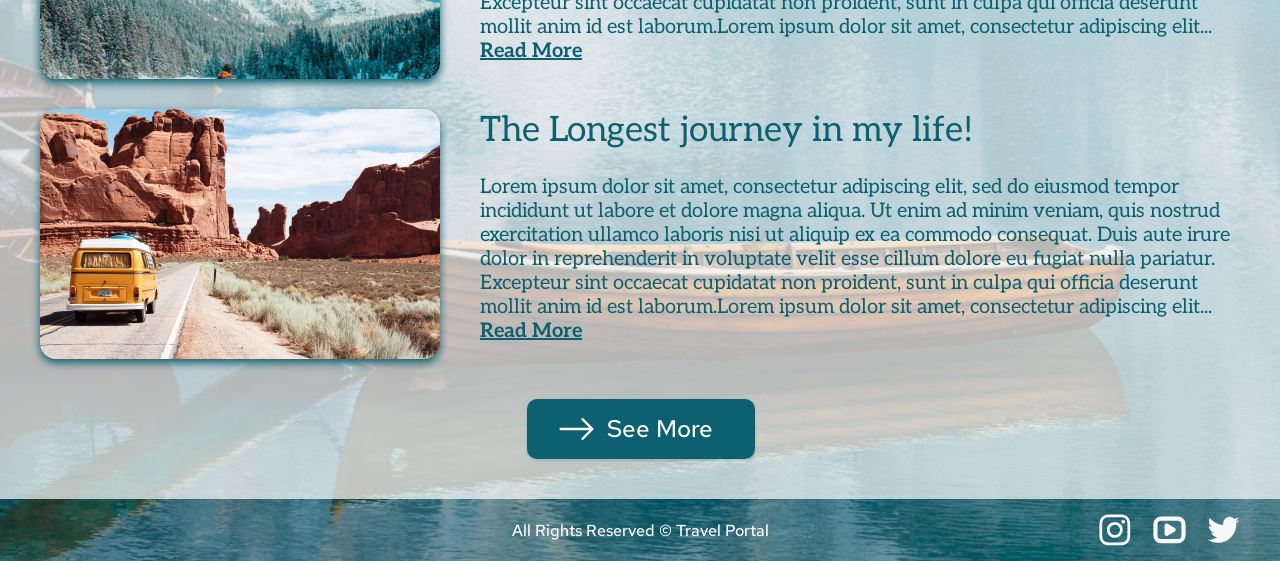
==== commit 18c0b3f7: "init: task part 3 start" ====
--- a/travel/index.html
+++ b/travel/index.html
@@ -34,6 +34,7 @@
           <img src="./assets/images/svg/menu-icon.svg" alt="Menu button" class="menu-icon" width="35" height="32">
         </div>
         <button class="header__login-button">Login</button>
+        <form class="login-form" action=""></form>
       </div>
     </div>
   </header>
--- a/travel/style.css
+++ b/travel/style.css
@@ -352,6 +352,7 @@
 
 html {
   scroll-behavior: smooth;
+  overflow-x: hidden;
 }
 
 figure {
@@ -365,6 +366,7 @@
   font-weight: 500;
   font-size: 16px;
   color: #ffffff;
+  overflow-x: hidden;
 }
 
 .wrapper {
@@ -405,7 +407,7 @@
 }
 
 .header__nav {
-  position: fixed;
+  position: absolute;
   top: 0;
   right: 0;
   z-index: 2;
@@ -454,7 +456,6 @@
 .header__item:last-child {
   margin-bottom: 0;
 }
-
 
 .header__login-button {
   display: none;
@@ -530,7 +531,6 @@
   max-width: 360px;
   margin: 0 auto;
   padding: 142px 0 61px;
-
 }
 
 .section-preview__heading {
@@ -764,6 +764,7 @@
   padding-bottom: 65px;
 
   background: url(./assets/images/bg-bottom-m.jpg) no-repeat;
+  background-size: cover;
 
   font-family: 'Aleo';
   font-style: normal;
@@ -824,8 +825,8 @@
 .stories-card__link:hover,
 .stories-card__link:focus,
 .stories-card__link:active {
-    text-decoration: none;
-  }
+  text-decoration: none;
+}
 
 .stories-button {
   padding: 7.5px 13.5px;
@@ -1006,7 +1007,6 @@
     height: 40px;
   }
 
-
   /* Section Preview */
 
   .section-preview {
@@ -1075,7 +1075,6 @@
   .section-steps {
     margin-bottom: 97px;
   }
-  
 
   .steps-content {
     max-width: 1177px;
@@ -1206,6 +1205,7 @@
     padding-bottom: 62px;
     background: url(./assets/images/bg-bottom.jpg) no-repeat;
     background-blend-mode: color;
+    background-size: cover;
   }
 
   .stories-bg {
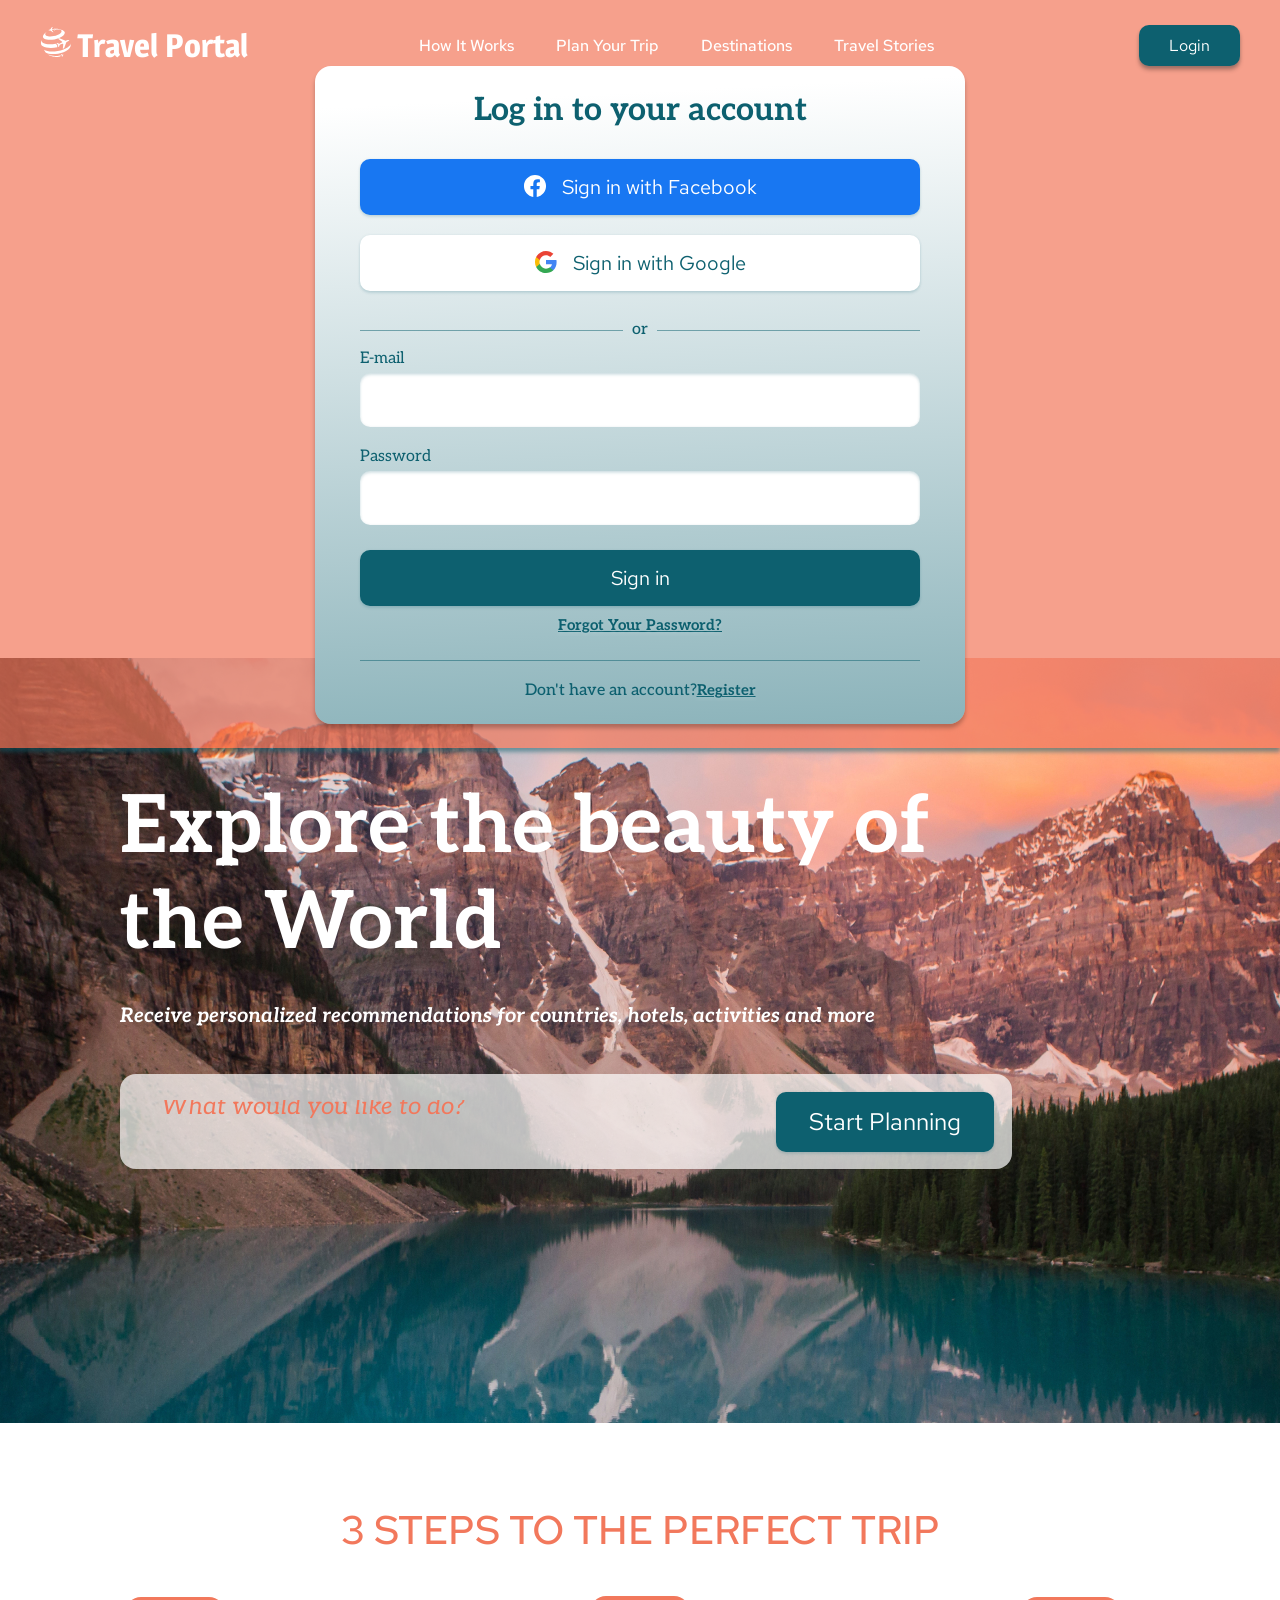
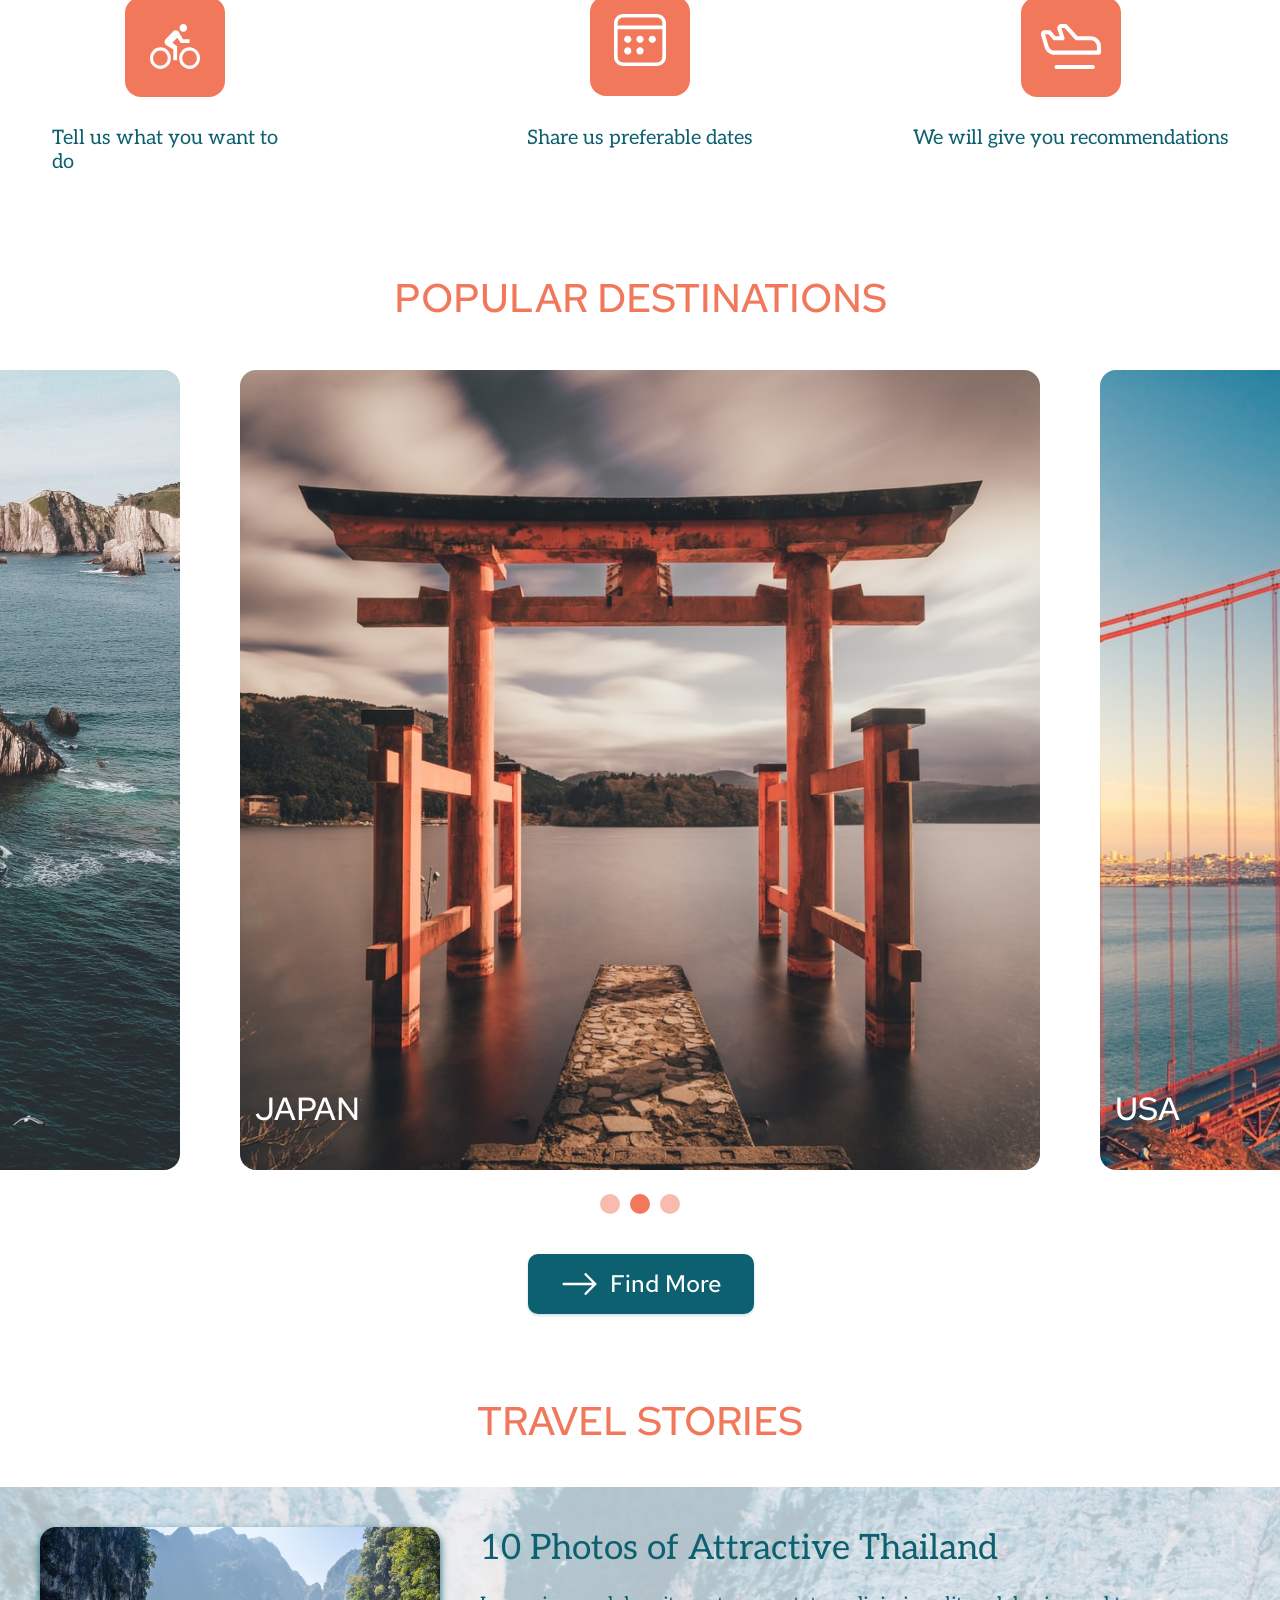
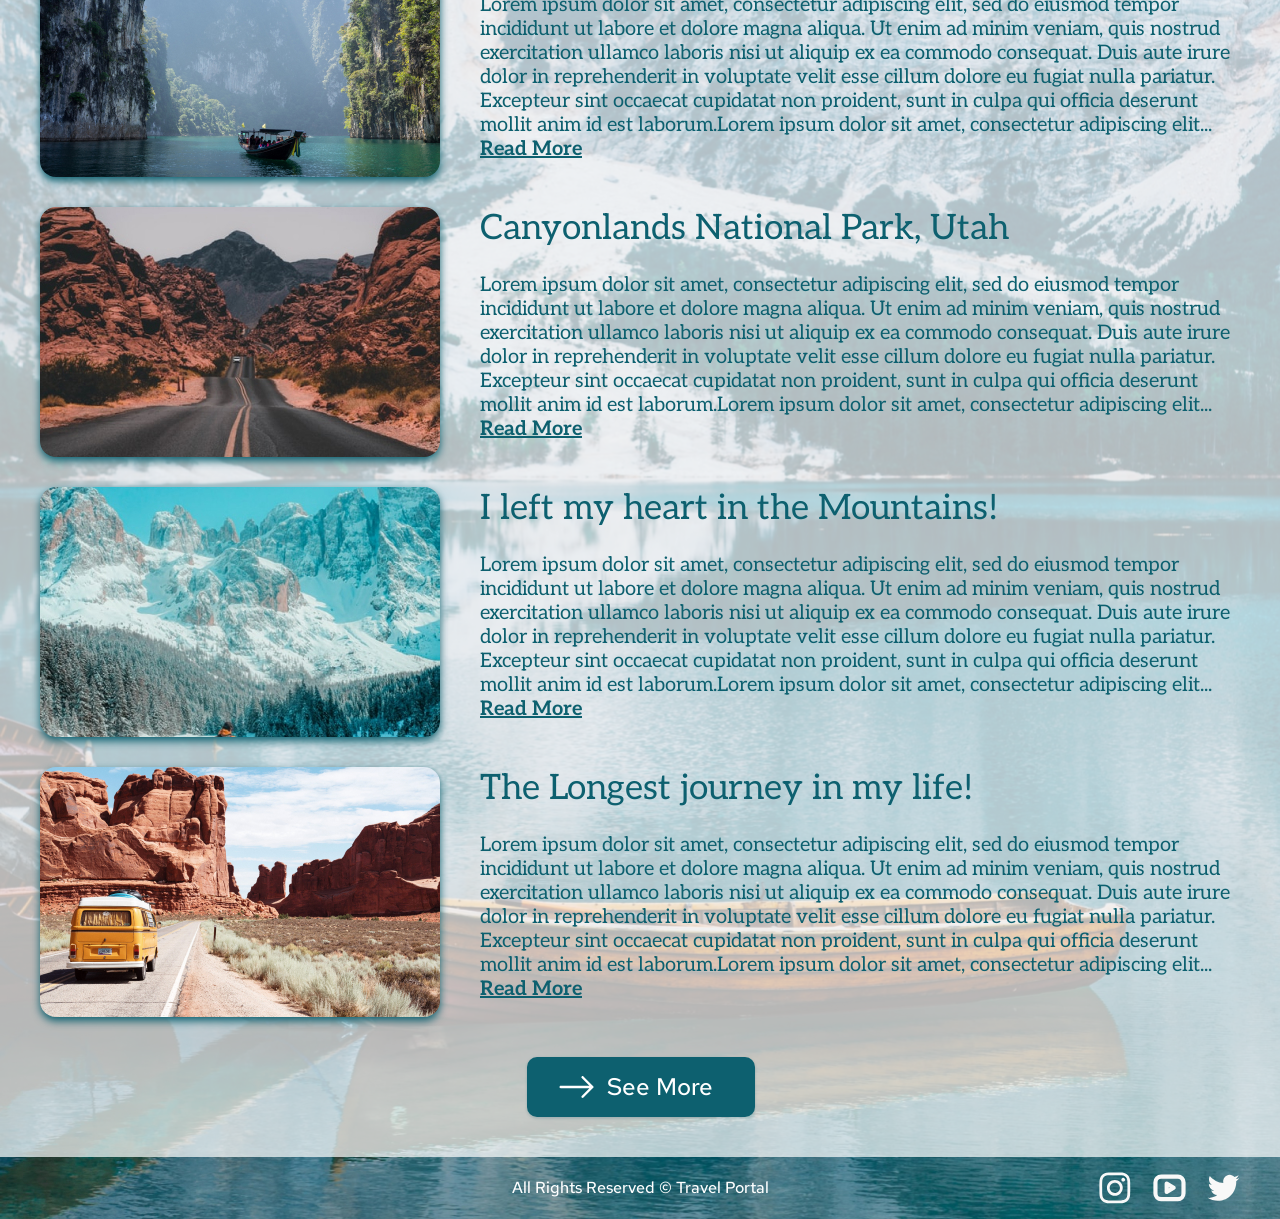
==== commit 6181fca2: "feat: add login form, without logic" ====
--- a/travel/index.html
+++ b/travel/index.html
@@ -34,7 +34,22 @@
           <img src="./assets/images/svg/menu-icon.svg" alt="Menu button" class="menu-icon" width="35" height="32">
         </div>
         <button class="header__login-button">Login</button>
-        <form class="login-form" action=""></form>
+        <form class="login-form" action="/">
+          <h3 class="login-form__header">Log in to your account</h3>
+          <button class="login-form__button button-facebook"><img class="sign-in-icon" src="./assets/images/svg/facebook-icon.svg" alt="Facebook icon" width="24" height="24">Sign in with Facebook</button>
+          <button class="login-form__button button-google"><img class="sign-in-icon" src="./assets/images/svg/google-icon.svg" alt="Facebook icon" width="24" height="24">Sign in with Google</button>
+          <div class="login-form__divider divider-text">or</div>
+          <label class="input-label" for="email">E-mail</label>
+          <input class="login-form__input" type="email" name="email" id="email">
+          <label class="input-label" for="password">Password</label>
+          <input class="login-form__input" type="password" name="password" id="password">
+          <button class="login-form__button button-sign-in"> Sign in</button>
+          <a href="#" class="login-form__link">Forgot Your Password?</a>
+          <div class="login-form__divider"></div>
+          <div class="login-form__footer">
+            Don't have an account?<a href="#" class="login-form__link">Register</a>
+          </div>
+        </form>
       </div>
     </div>
   </header>
--- a/travel/style.css
+++ b/travel/style.css
@@ -477,6 +477,145 @@
   cursor: pointer;
 }
 
+.login-form {
+  max-width: 650px;
+  width: 100%;
+  box-sizing: border-box;
+  display: flex;
+  flex-direction: column;
+  /* align-items: center; */
+  margin: 0 auto;
+  padding: 25px 45px 23px;
+
+  text-align: center;
+  font-family: 'Aleo';
+  font-style: normal;
+  
+  color: #0D606F;
+  background: linear-gradient(177.09deg, #FFFFFF 6.15%, #0D606F 202.69%);
+  box-shadow: 0px 4px 4px rgba(0, 0, 0, 0.25);
+  border-radius: 16px;
+
+}
+
+.login-form__header {
+  margin: 0 0 30px;
+  font-weight: 700;
+  font-size: 32px;
+  line-height: 38px;
+}
+
+.input-label {
+  margin-bottom: 5px;
+
+  font-weight: 400;
+  font-size: 16px;
+  line-height: 19px;
+  text-align: left;
+}
+
+.login-form__input {
+  max-width: 560px;
+  flex: 1 0 54px;
+  padding: 0;
+  border: 0;
+
+  background: #FFFFFF;
+  box-shadow: inset 0px 0px 3px rgba(13, 96, 111, 0.08), inset 0px 2px 3px rgba(13, 96, 111, 0.16);
+  border-radius: 10px;
+}
+
+.login-form__input + .input-label {
+  margin-top: 20px;
+}
+
+input:last-of-type {
+  margin-bottom: 25px;
+}
+
+.login-form__button {
+  max-width: 560px;
+  flex: 1 0 56px;
+
+  font-family: 'Red Hat Text';
+  font-style: normal;
+  font-weight: 400;
+  font-size: 20px;
+  line-height: 26px;
+
+  border: none;
+  border-radius: 10px;
+  box-shadow: 0px 0px 3px rgba(13, 96, 111, 0.08), 0px 2px 3px rgba(13, 96, 111, 0.16);
+}
+
+.login-form__button + .login-form__button {
+  margin-top: 20px;
+}
+
+.button-facebook,
+.button-sign-in {
+  color: #FFFFFF;
+}
+
+.button-facebook {
+  background: #1877F2;
+}
+
+.button-google {
+  margin-bottom: 30px;
+
+  color: #0D606F;
+  background-color: #FFFFFF;
+}
+
+.button-sign-in {
+  margin-bottom: 10px;
+
+  background: #0D606F;
+}
+
+.sign-in-icon {
+  vertical-align: top;
+  margin-right: 15px;
+}
+
+.login-form__divider {
+  display: flex;
+  align-items: center;
+  margin: 26px 0 20px 0;
+}
+
+.login-form__divider:before,
+.login-form__divider:after {
+  content: "";
+  height: 1px;
+  flex: 1 1 auto;
+
+  background-color: rgba(13, 96, 111, 0.5);
+}
+
+.divider-text {
+  margin: 0 0 10px 0;
+}
+
+.divider-text:before {
+  margin-right: 9px;
+}
+
+.divider-text:after {
+  margin-left: 9px;
+}
+
+.login-form__link {
+  font-weight: 700;
+  font-size: 15px;
+  line-height: 18px;
+
+  color: #0D606F;
+  text-shadow: 0px 2px 3px rgba(255, 255, 255, 0.16);
+}
+
+
 /* Main */
 
 .section-heading {
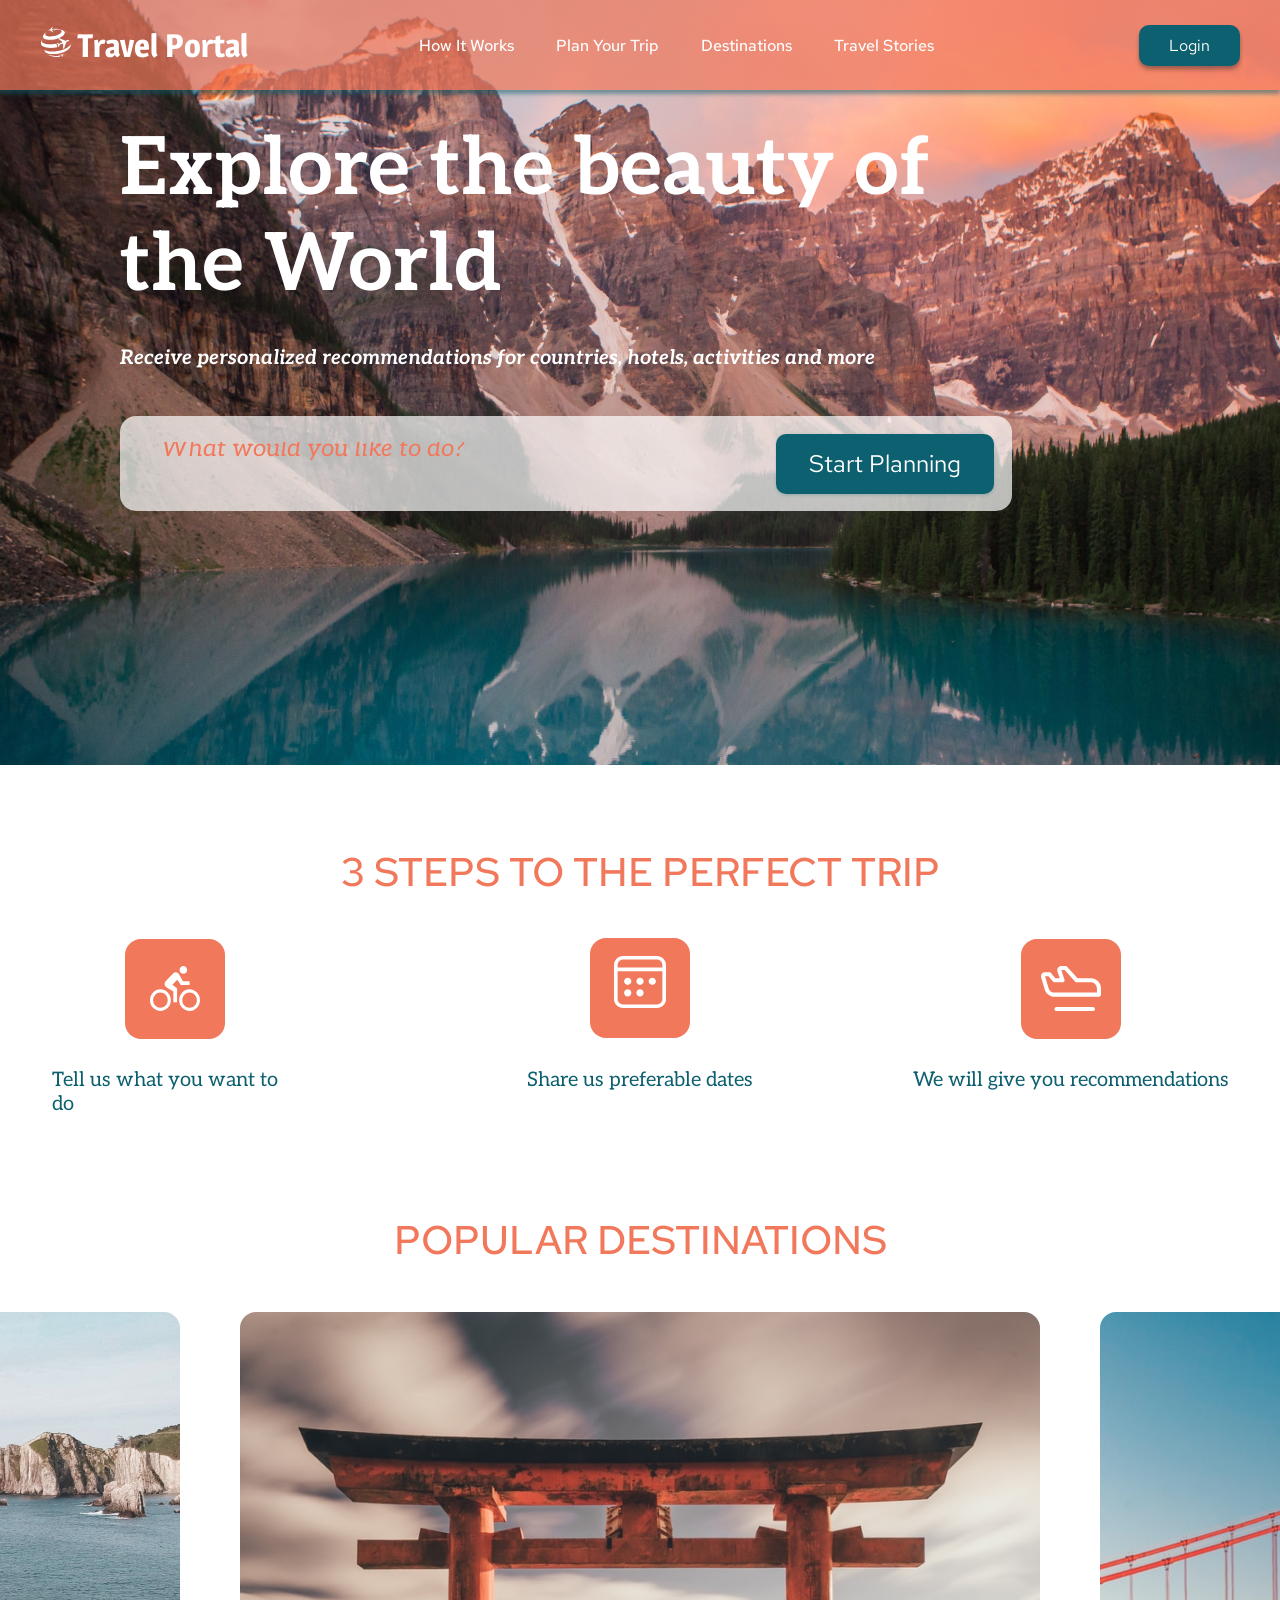
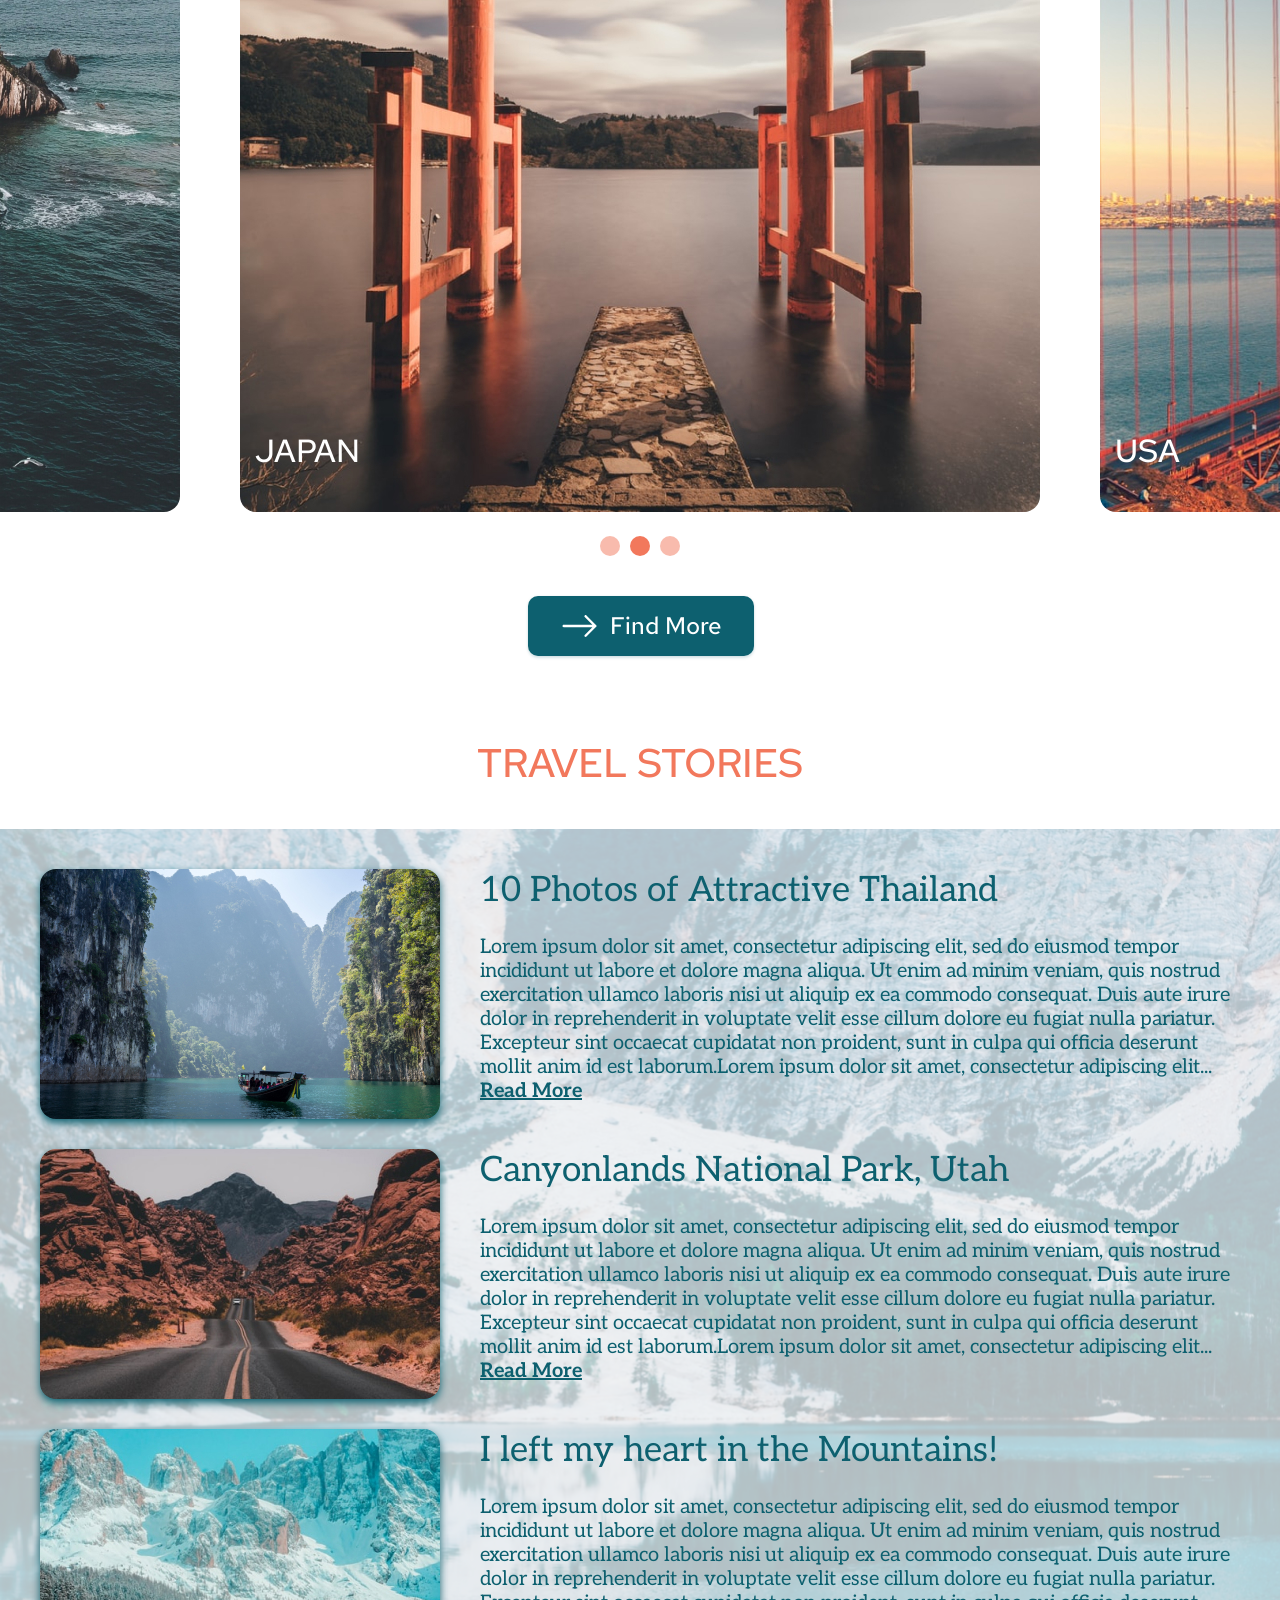
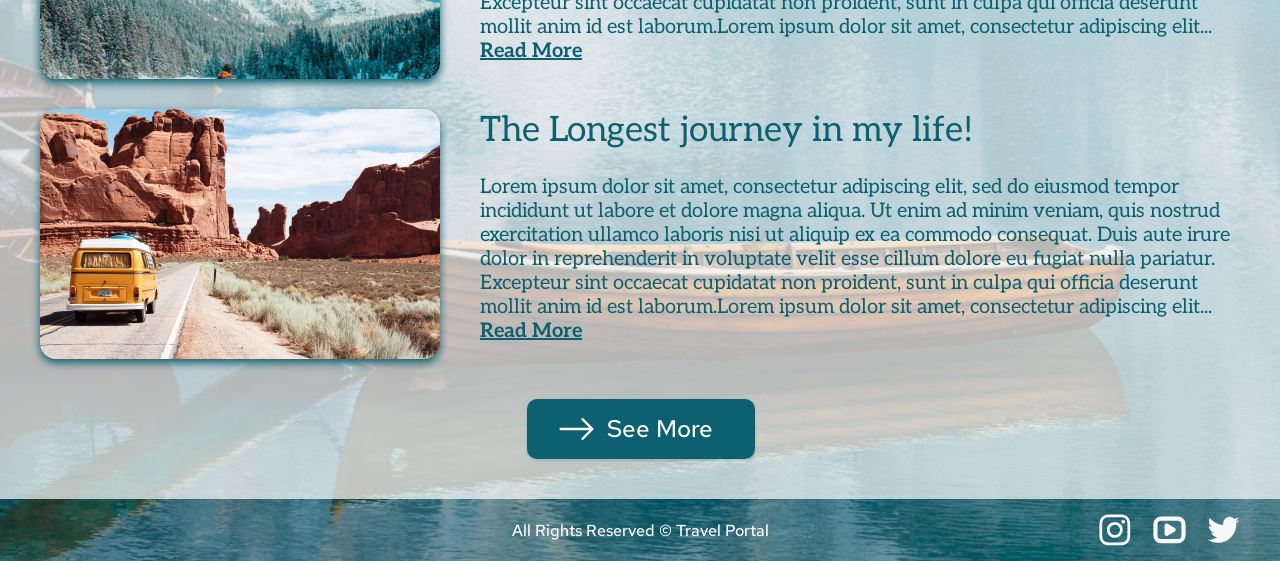
==== commit 64c96224: "feat: add sign-up popup" ====
--- a/travel/index.html
+++ b/travel/index.html
@@ -47,7 +47,19 @@
           <a href="#" class="login-form__link">Forgot Your Password?</a>
           <div class="login-form__divider"></div>
           <div class="login-form__footer">
-            Don't have an account?<a href="#" class="login-form__link">Register</a>
+            Don't have an account?<a href="#" class="login-form__link popup-switch"> Register</a>
+          </div>
+        </form>
+        <form class="sign-up-form hidden" action="/">
+          <h3 class="sign-up-form__header">Create account</h3>
+          <label class="input-label" for="email" >E-mail</label>
+          <input class="login-form__input" type="email" name="email" id="email">
+          <label class="input-label" for="password">Password</label>
+          <input class="login-form__input" type="password" name="password" id="password">
+          <button class="login-form__button button-sign-in"> Sign up</button>
+          <div class="login-form__divider"></div>
+          <div class="login-form__footer">
+            Already have an account?<a href="#" class="login-form__link popup-switch"> Sign in</a>
           </div>
         </form>
       </div>
--- a/travel/style.css
+++ b/travel/style.css
@@ -477,25 +477,44 @@
   cursor: pointer;
 }
 
-.login-form {
+.login-form, 
+.sign-up-form {
   max-width: 650px;
   width: 100%;
-  box-sizing: border-box;
   display: flex;
   flex-direction: column;
-  /* align-items: center; */
-  margin: 0 auto;
-  padding: 25px 45px 23px;
+  position: absolute;
+  left: 20.58vw;
+  
+  box-sizing: border-box;
 
   text-align: center;
   font-family: 'Aleo';
   font-style: normal;
-  
+
   color: #0D606F;
   background: linear-gradient(177.09deg, #FFFFFF 6.15%, #0D606F 202.69%);
   box-shadow: 0px 4px 4px rgba(0, 0, 0, 0.25);
   border-radius: 16px;
-
+}
+
+.login-form {
+  top: 18.79vh;
+  /* padding: 25px 45px 23px; */
+  padding: 25px 0 23px;
+
+  transform: translateY(-150%);
+  transition: 0.5s;
+}
+
+.login-form-active {
+  display: flex;
+
+  transform: translateY(0);
+}
+
+.login-form-hidden {
+  display: none;
 }
 
 .login-form__header {
@@ -506,7 +525,9 @@
 }
 
 .input-label {
-  margin-bottom: 5px;
+  width: 100%;
+  max-width: 560px;
+  margin: 0 auto 5px;
 
   font-weight: 400;
   font-size: 16px;
@@ -515,9 +536,11 @@
 }
 
 .login-form__input {
+  width: 100%;
   max-width: 560px;
   flex: 1 0 54px;
   padding: 0;
+  margin: 0 auto;
   border: 0;
 
   background: #FFFFFF;
@@ -534,8 +557,10 @@
 }
 
 .login-form__button {
+  width: 100%;
   max-width: 560px;
   flex: 1 0 56px;
+  margin: 0 auto;
 
   font-family: 'Red Hat Text';
   font-style: normal;
@@ -580,9 +605,11 @@
 }
 
 .login-form__divider {
+  width: 100%;
+  max-width: 560px;
   display: flex;
   align-items: center;
-  margin: 26px 0 20px 0;
+  margin: 26px auto 20px;
 }
 
 .login-form__divider:before,
@@ -595,7 +622,7 @@
 }
 
 .divider-text {
-  margin: 0 0 10px 0;
+  margin: 0 auto 10px;
 }
 
 .divider-text:before {
@@ -613,6 +640,15 @@
 
   color: #0D606F;
   text-shadow: 0px 2px 3px rgba(255, 255, 255, 0.16);
+}
+
+.sign-up-form {
+  top: 29.5vh;
+  padding: 23px 0;
+}
+
+.hidden {
+  display: none;
 }
 
 
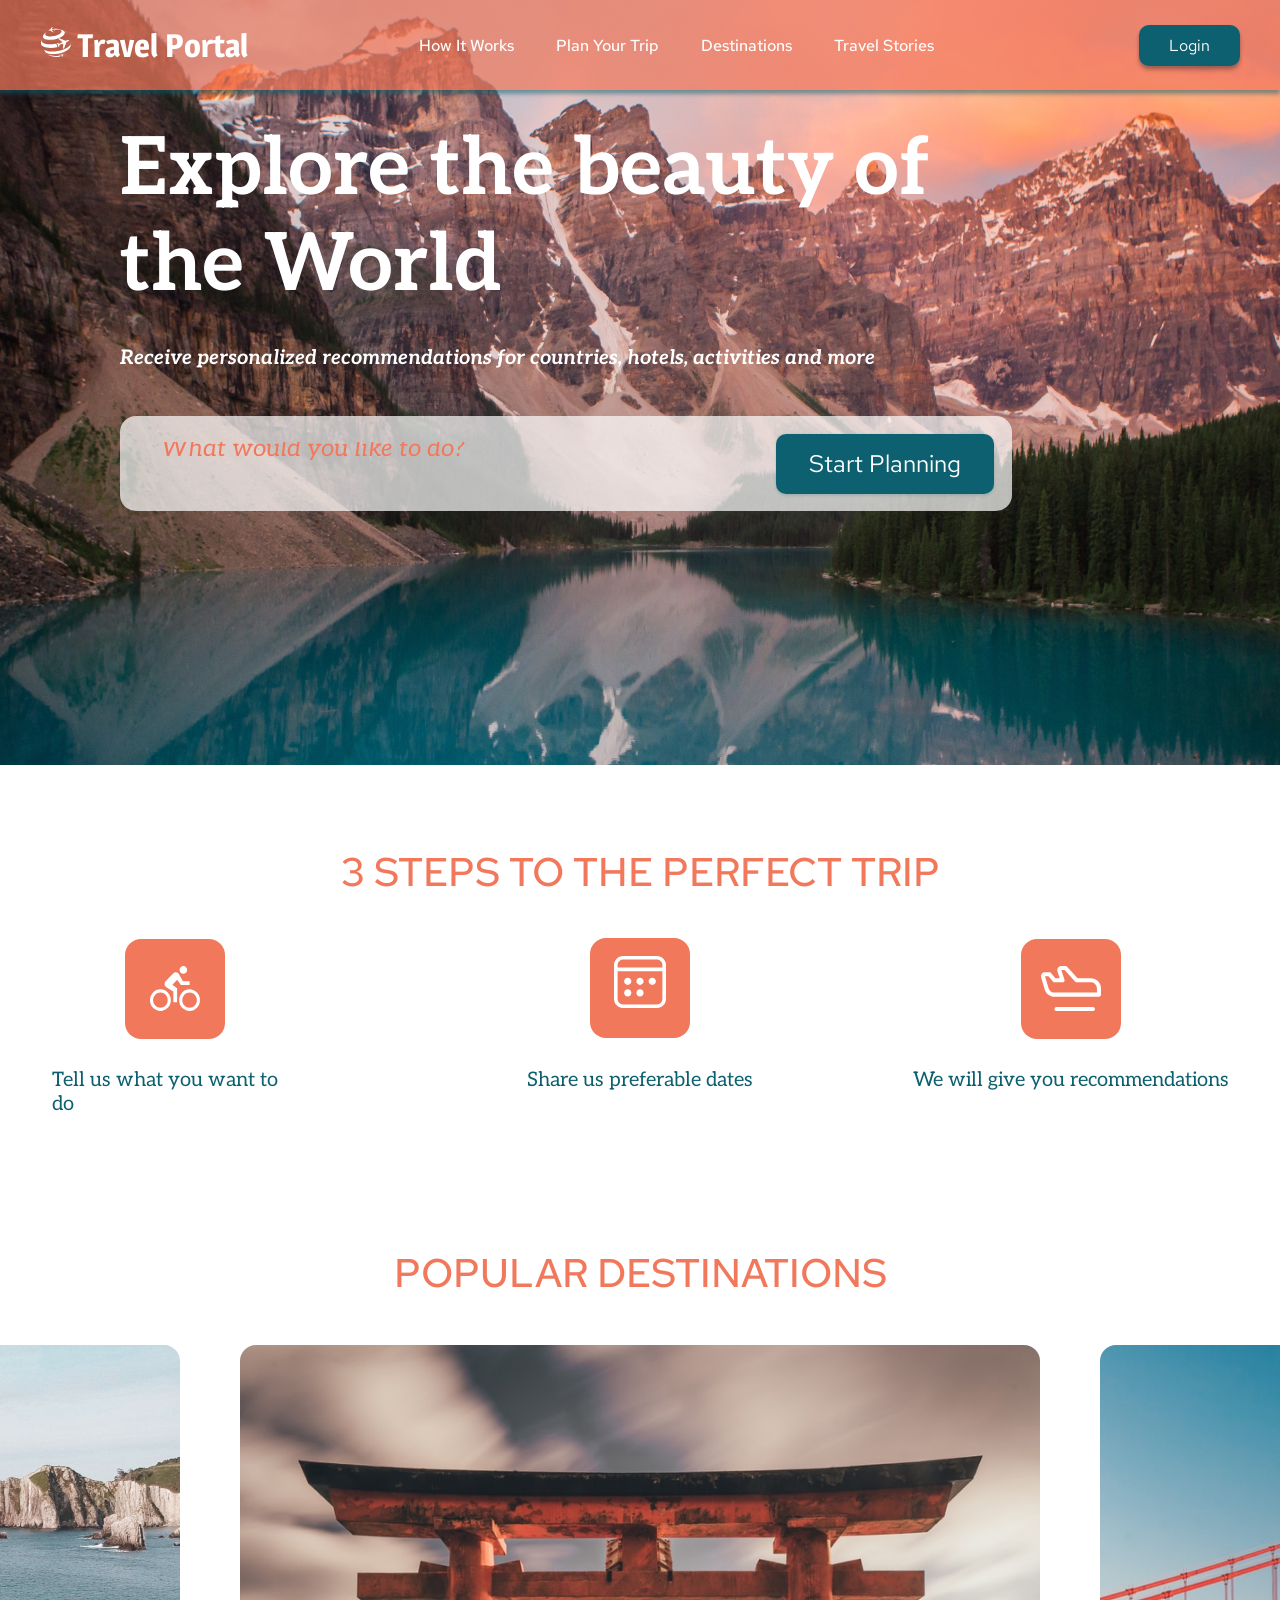
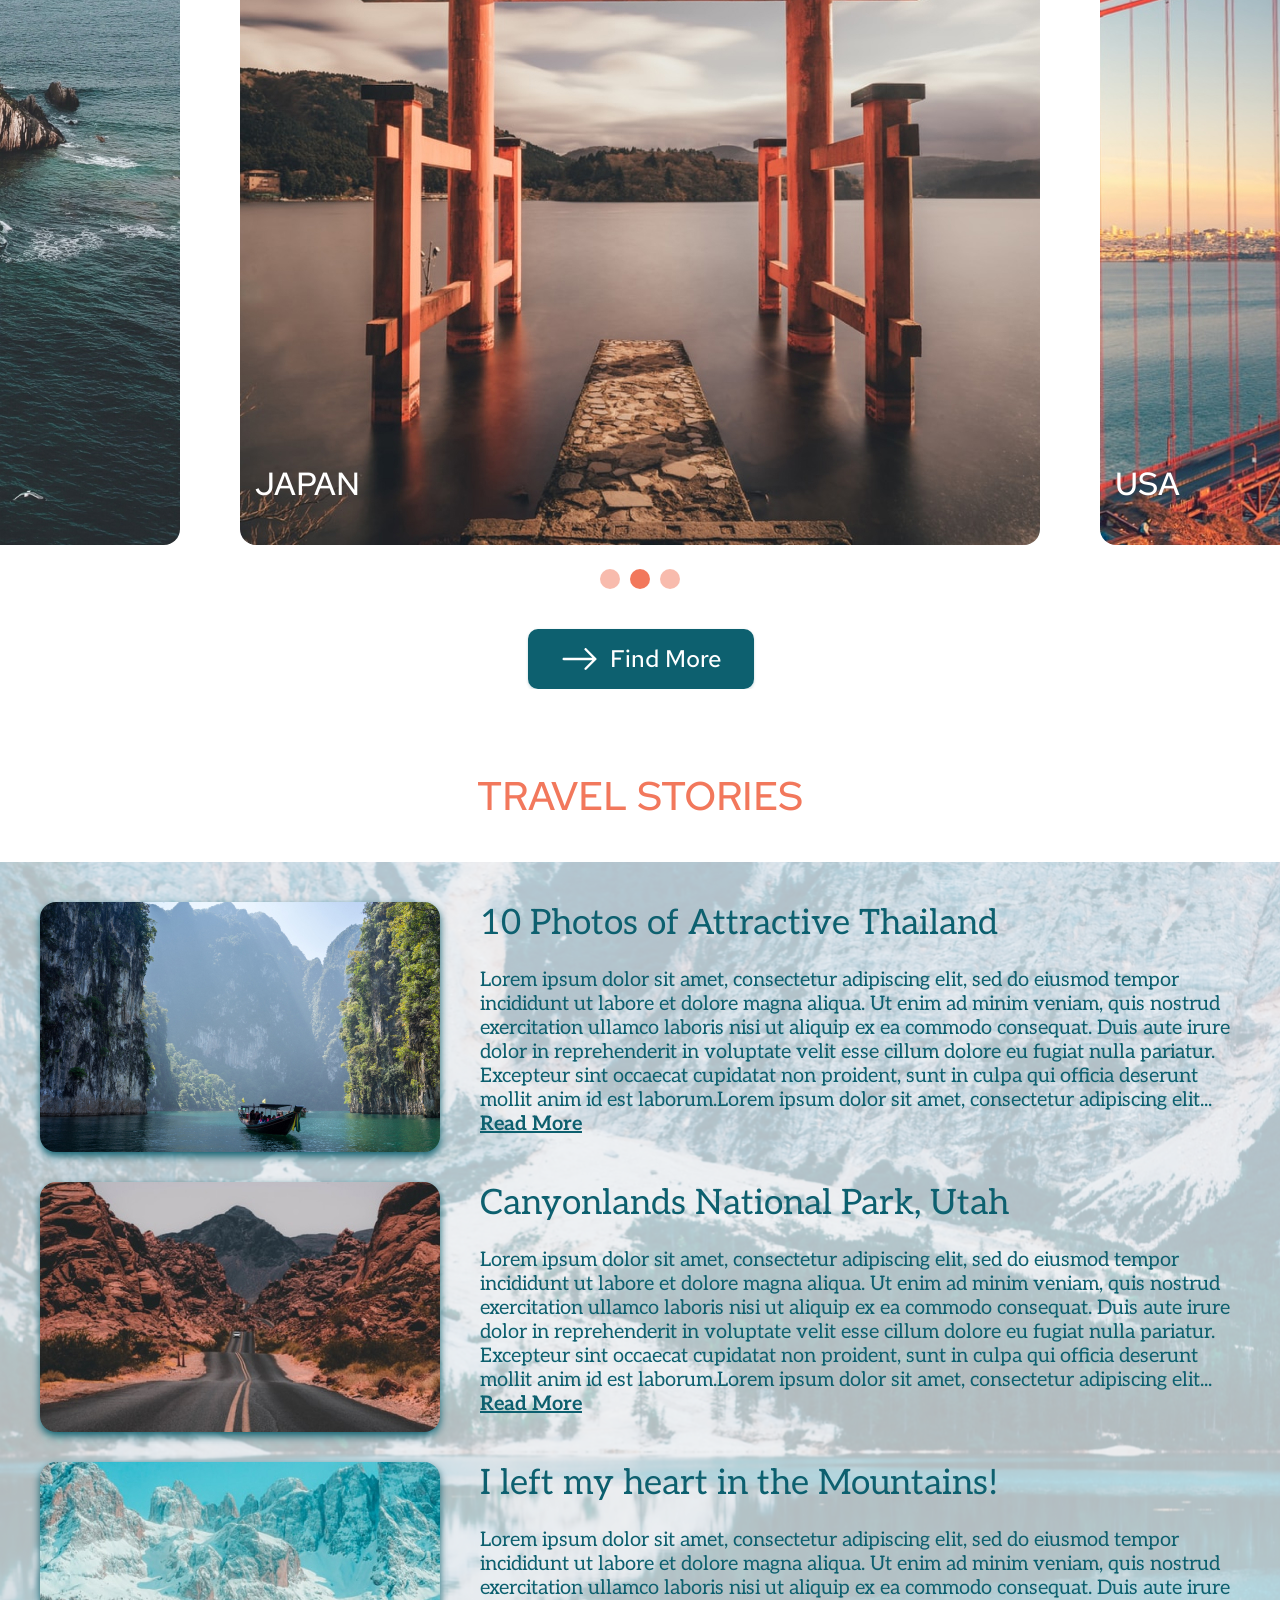
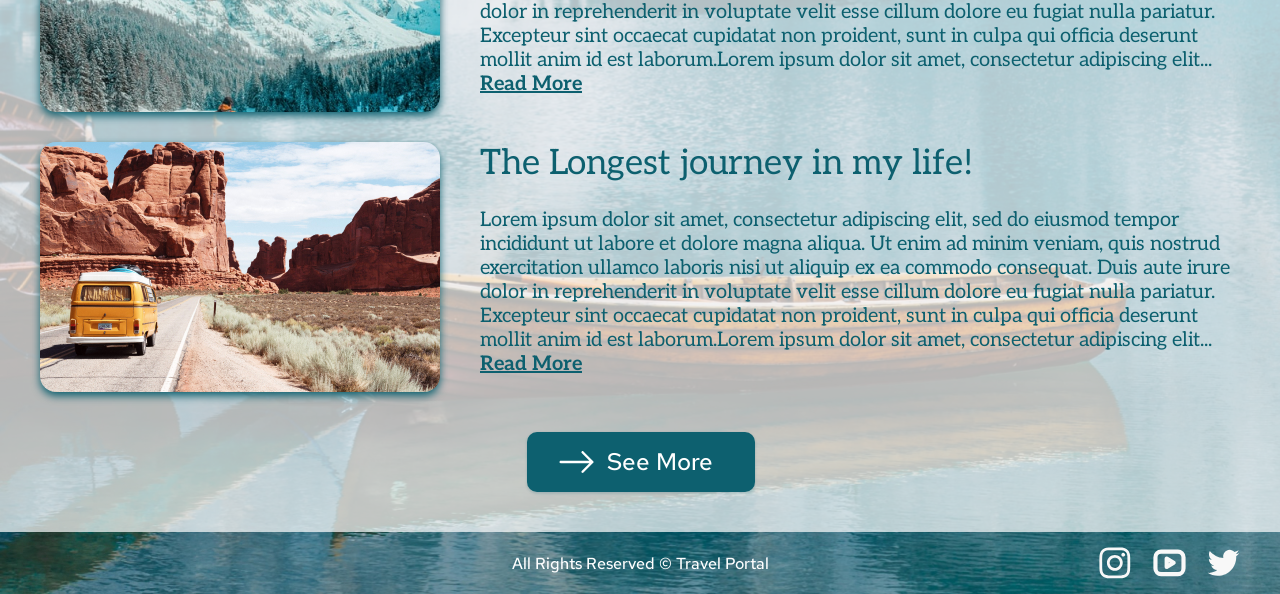
==== commit 6da9eda5: "feat: start working on slider functionality" ====
--- a/travel/index.html
+++ b/travel/index.html
@@ -112,7 +112,7 @@
           </picture>
           <p class="section-destinations__caption">Spain</p>
         </div>
-        <div class="section-destinations__figure">
+        <div class="section-destinations__figure current-slide">
           <picture >
             <source srcset="./assets/images/destinations-2-m.jpg" media="(max-width: 390px)">
             <source srcset="./assets/images/destinations-2.jpg" media="(min-width: 391px)">
--- a/travel/style.css
+++ b/travel/style.css
@@ -855,17 +855,24 @@
 .section-destinations {
   position: relative;
   margin-bottom: 20px;
+  overflow: hidden;
 }
 
 .section-destinations__slider {
   max-width: 360px;
   margin: 0 auto 10px;
   display: flex;
-  overflow: hidden;
+
+  transition: transform 1.5s ease-out;
 }
 
 .section-destinations__figure {
   position: relative;
+  cursor: pointer;
+}
+
+.section-destinations__figure.current-slide {
+  cursor: default;
 }
 
 .section-destinations__figure:before {
@@ -919,6 +926,8 @@
   height: 8px;
   background-color: rgba(242, 120, 92, 0.5);
   border-radius: 50%; 
+
+  cursor: pointer;
 }
 
 .slider-dots__dot-active {
@@ -1332,7 +1341,7 @@
   }
 
   .section-destinations__slider {
-    max-width: 1440px;
+    max-width: 5560px;
     margin-bottom: 24px;
     justify-content: center;
     gap: 60px;
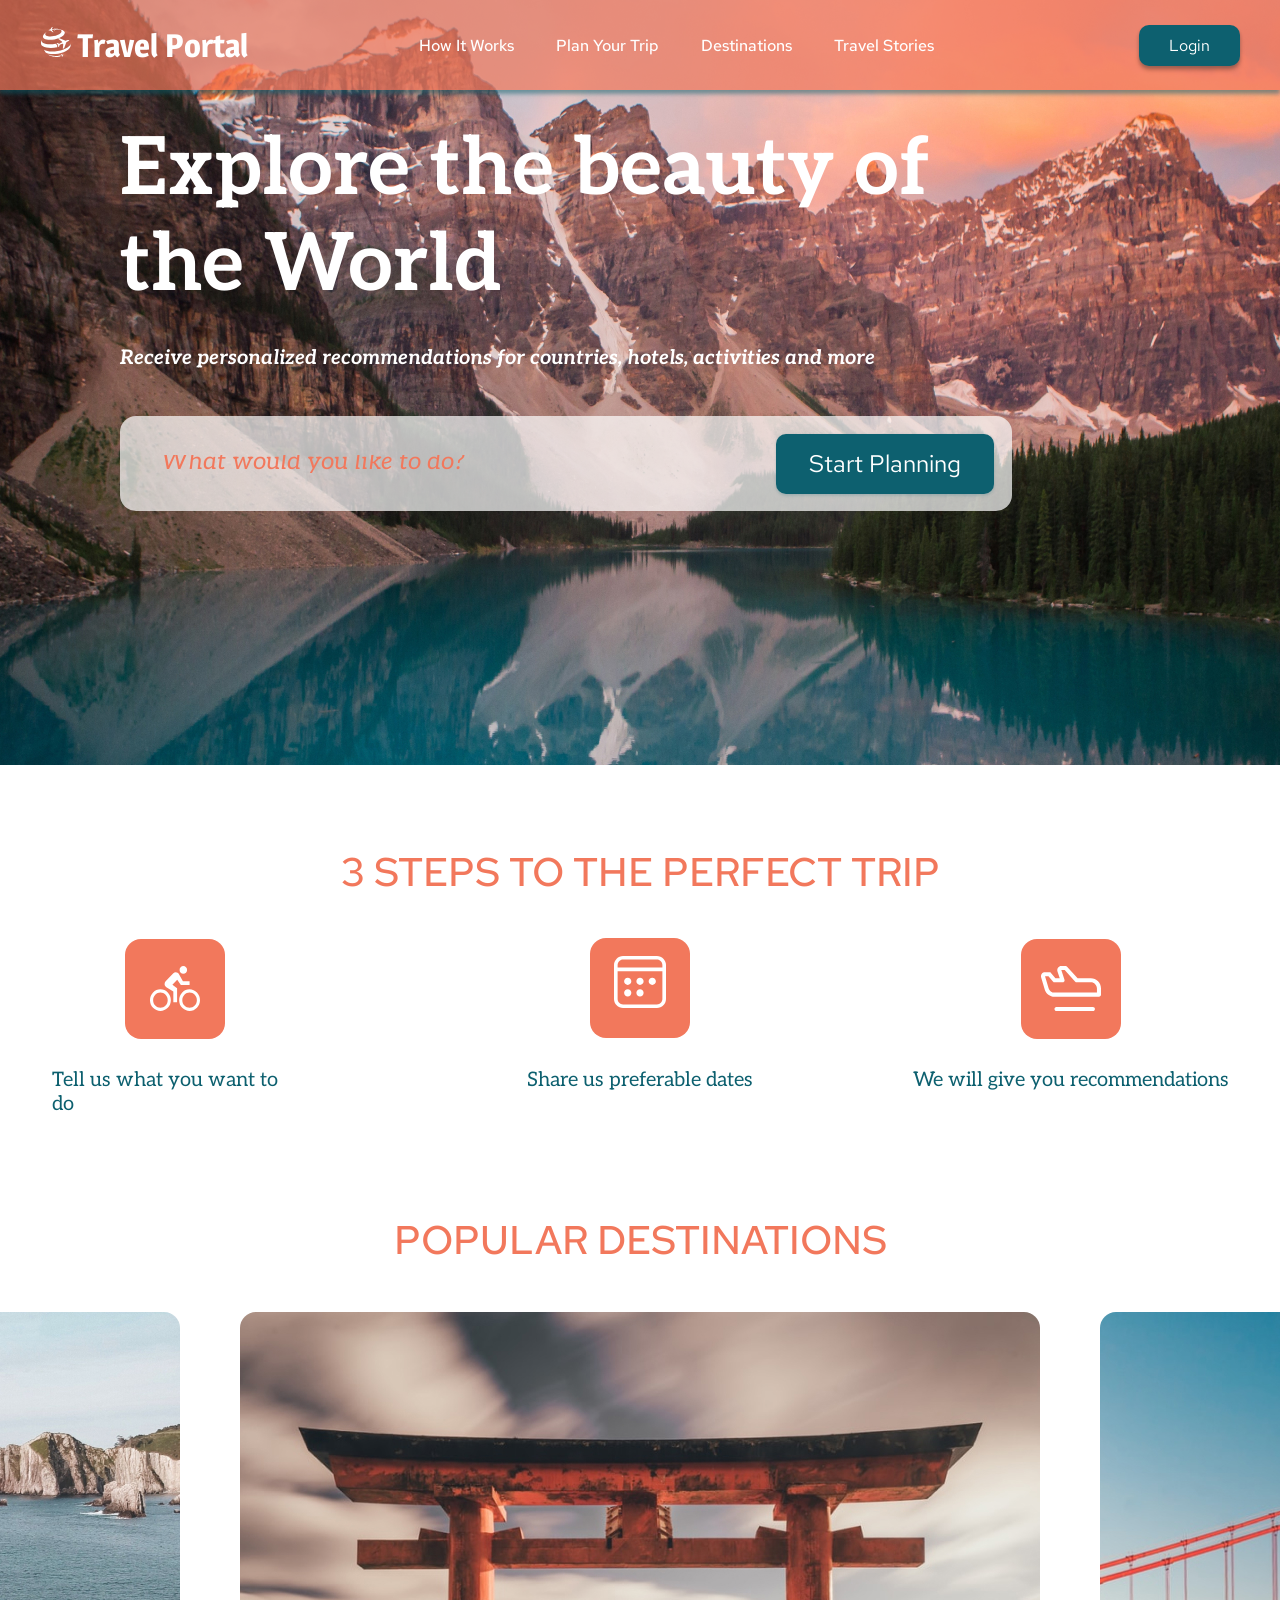
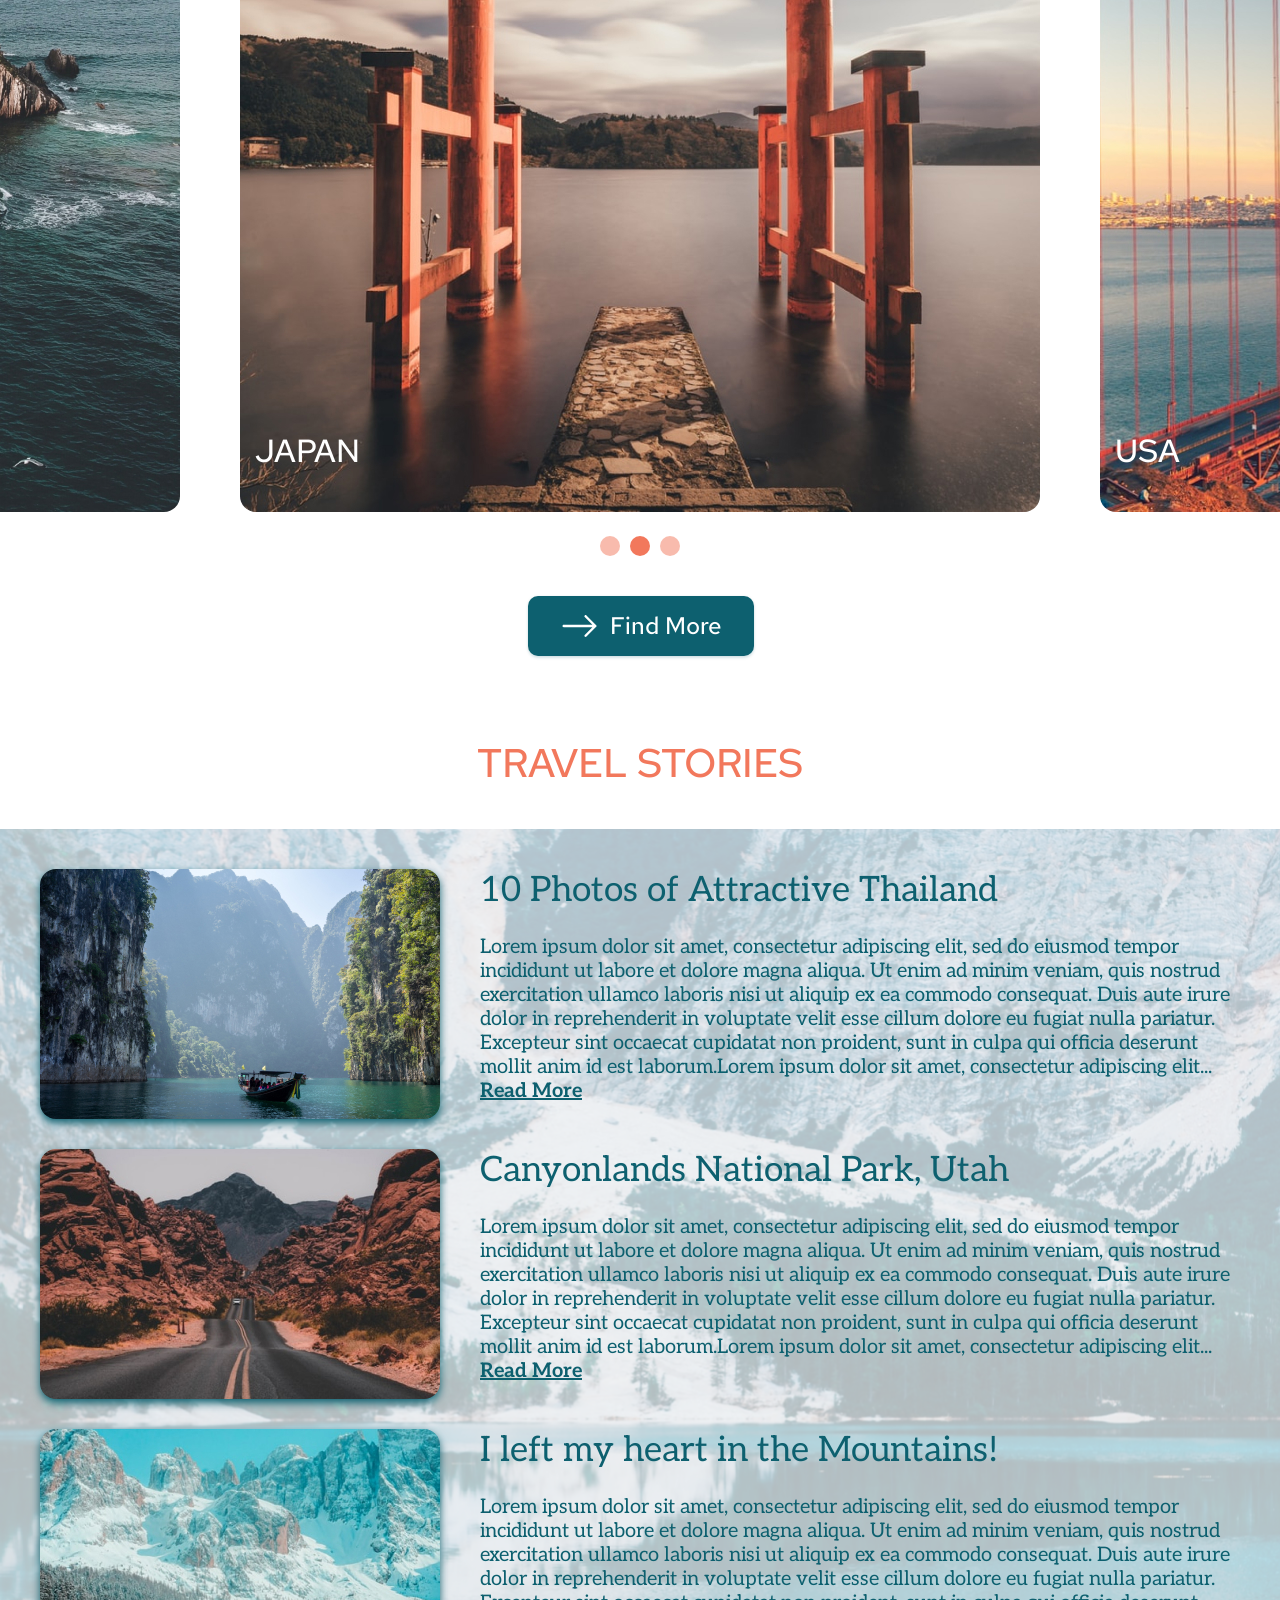
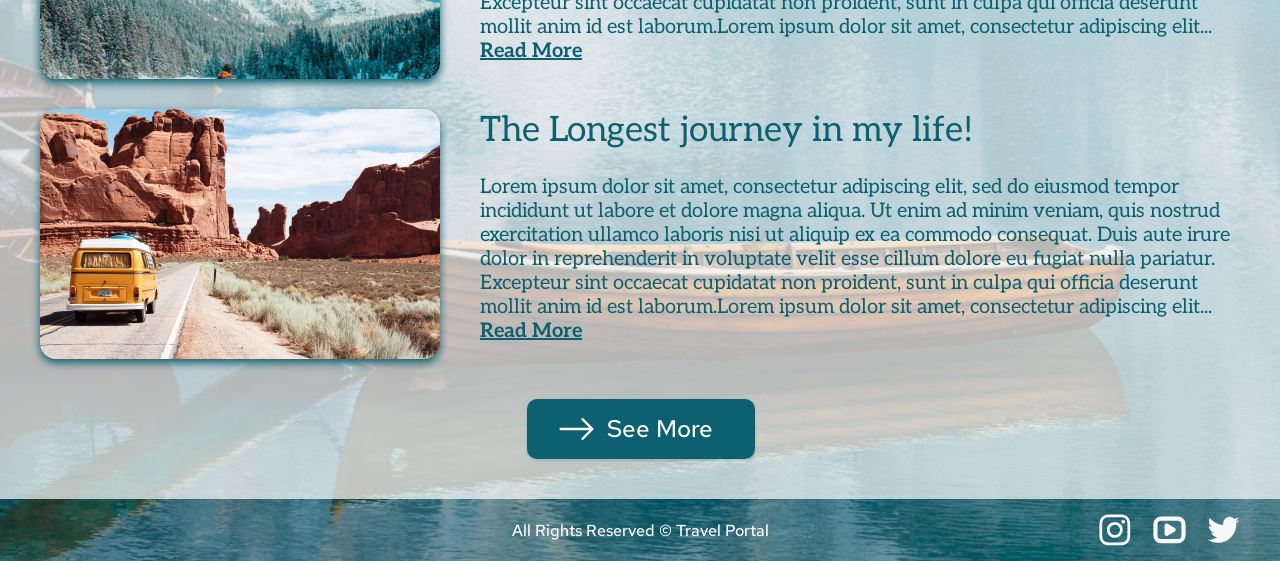
==== commit f030e96d: "feat: add shaded area around popup" ====
--- a/travel/index.html
+++ b/travel/index.html
@@ -7,7 +7,7 @@
   <link rel="preconnect" href="https://fonts.googleapis.com">
   <link rel="preconnect" href="https://fonts.gstatic.com" crossorigin>
   <link href="https://fonts.googleapis.com/css2?family=Aleo:ital,wght@0,400;0,700;1,400;1,700&display=swap" rel="stylesheet"> 
-  <link href="https://fonts.googleapis.com/css2?family=Red+Hat+Text:wght@500&display=swap" rel="stylesheet"> 
+  <link href="https://fonts.googleapis.com/css2?family=Red+Hat+Text:wght@400;500&display=swap" rel="stylesheet">
   <link href="https://fonts.googleapis.com/css2?family=Magra:wght@700&display=swap" rel="stylesheet">
   <link rel="stylesheet" href="style.css">
   <script src="./index.js" defer></script>
@@ -34,34 +34,24 @@
           <img src="./assets/images/svg/menu-icon.svg" alt="Menu button" class="menu-icon" width="35" height="32">
         </div>
         <button class="header__login-button">Login</button>
-        <form class="login-form" action="/">
-          <h3 class="login-form__header">Log in to your account</h3>
-          <button class="login-form__button button-facebook"><img class="sign-in-icon" src="./assets/images/svg/facebook-icon.svg" alt="Facebook icon" width="24" height="24">Sign in with Facebook</button>
-          <button class="login-form__button button-google"><img class="sign-in-icon" src="./assets/images/svg/google-icon.svg" alt="Facebook icon" width="24" height="24">Sign in with Google</button>
-          <div class="login-form__divider divider-text">or</div>
-          <label class="input-label" for="email">E-mail</label>
-          <input class="login-form__input" type="email" name="email" id="email">
-          <label class="input-label" for="password">Password</label>
-          <input class="login-form__input" type="password" name="password" id="password">
-          <button class="login-form__button button-sign-in"> Sign in</button>
-          <a href="#" class="login-form__link">Forgot Your Password?</a>
-          <div class="login-form__divider"></div>
-          <div class="login-form__footer">
-            Don't have an account?<a href="#" class="login-form__link popup-switch"> Register</a>
-          </div>
-        </form>
-        <form class="sign-up-form hidden" action="/">
-          <h3 class="sign-up-form__header">Create account</h3>
-          <label class="input-label" for="email" >E-mail</label>
-          <input class="login-form__input" type="email" name="email" id="email">
-          <label class="input-label" for="password">Password</label>
-          <input class="login-form__input" type="password" name="password" id="password">
-          <button class="login-form__button button-sign-in"> Sign up</button>
-          <div class="login-form__divider"></div>
-          <div class="login-form__footer">
-            Already have an account?<a href="#" class="login-form__link popup-switch"> Sign in</a>
-          </div>
-        </form>
+        <div class="popup-container">
+          <form class="login-form" action="/">
+            <h3 class="login-form__header">Log in to your account</h3>
+            <button class="login-form__button button-facebook"><img class="sign-in-icon" src="./assets/images/svg/facebook-icon.svg" alt="Facebook icon" width="24" height="24">Sign in with Facebook</button>
+            <button class="login-form__button button-google"><img class="sign-in-icon" src="./assets/images/svg/google-icon.svg" alt="Facebook icon" width="24" height="24">Sign in with Google</button>
+            <div class="login-form__divider divider-text">or</div>
+            <label class="input-label" for="email">E-mail</label>
+            <input class="login-form__input" type="email" name="email" id="email">
+            <label class="input-label" for="password">Password</label>
+            <input class="login-form__input" type="password" name="password" id="password">
+            <button class="login-form__button button-sign-in"> Sign in</button>
+            <a href="#" class="login-form__link">Forgot Your Password?</a>
+            <div class="login-form__divider"></div>
+            <div class="login-form__footer">
+              Don't have an account? <a href="#" class="login-form__link">Register</a>
+            </div>
+          </form>
+        </div>
       </div>
     </div>
   </header>
@@ -112,7 +102,7 @@
           </picture>
           <p class="section-destinations__caption">Spain</p>
         </div>
-        <div class="section-destinations__figure current-slide">
+        <div class="section-destinations__figure">
           <picture >
             <source srcset="./assets/images/destinations-2-m.jpg" media="(max-width: 390px)">
             <source srcset="./assets/images/destinations-2.jpg" media="(min-width: 391px)">
--- a/travel/style.css
+++ b/travel/style.css
@@ -355,6 +355,10 @@
   overflow-x: hidden;
 }
 
+.html-popup-open {
+  overflow: hidden;
+}
+
 figure {
   margin: 0;
 }
@@ -369,6 +373,10 @@
   overflow-x: hidden;
 }
 
+.body-popup-open {
+  overflow: hidden;
+}
+
 .wrapper {
   max-width: 360px;
   margin: 0 auto;
@@ -477,44 +485,58 @@
   cursor: pointer;
 }
 
-.login-form, 
-.sign-up-form {
+.popup-container {
+  display: none;
+  position: fixed;
+  top: 0;
+  bottom: 0;
+  left: 0;
+  right: 0;
+  z-index: 2;
+
+  height: 100vh;
+
+  background-color: rgba(0, 0, 0, 0.2);
+}
+
+.popup-container-active {
+  display: block;
+}
+
+.login-form {
+  display: flex;
+  align-items: center;
+  position: absolute;
+  top: 16.3vh;
+  left: 20.6vw;
+  z-index: 3;
+
   max-width: 650px;
   width: 100%;
-  display: flex;
+  box-sizing: border-box;
   flex-direction: column;
-  position: absolute;
-  left: 20.58vw;
-  
-  box-sizing: border-box;
+  /* padding: 25px 45px 23px; */
+
+  transform: translateY(-150%);
 
   text-align: center;
   font-family: 'Aleo';
   font-style: normal;
-
+  
   color: #0D606F;
   background: linear-gradient(177.09deg, #FFFFFF 6.15%, #0D606F 202.69%);
   box-shadow: 0px 4px 4px rgba(0, 0, 0, 0.25);
   border-radius: 16px;
-}
-
-.login-form {
-  top: 18.79vh;
-  /* padding: 25px 45px 23px; */
-  padding: 25px 0 23px;
-
-  transform: translateY(-150%);
   transition: 0.5s;
+
 }
 
 .login-form-active {
   display: flex;
-
+  
   transform: translateY(0);
-}
-
-.login-form-hidden {
-  display: none;
+
+  transition: 0.5s;
 }
 
 .login-form__header {
@@ -525,9 +547,7 @@
 }
 
 .input-label {
-  width: 100%;
-  max-width: 560px;
-  margin: 0 auto 5px;
+  margin-bottom: 5px;
 
   font-weight: 400;
   font-size: 16px;
@@ -536,11 +556,10 @@
 }
 
 .login-form__input {
+  max-width: 560px;
   width: 100%;
-  max-width: 560px;
   flex: 1 0 54px;
   padding: 0;
-  margin: 0 auto;
   border: 0;
 
   background: #FFFFFF;
@@ -552,7 +571,7 @@
   margin-top: 20px;
 }
 
-input:last-of-type {
+.login-form input:last-of-type {
   margin-bottom: 25px;
 }
 
@@ -560,7 +579,6 @@
   width: 100%;
   max-width: 560px;
   flex: 1 0 56px;
-  margin: 0 auto;
 
   font-family: 'Red Hat Text';
   font-style: normal;
@@ -605,11 +623,16 @@
 }
 
 .login-form__divider {
-  width: 100%;
-  max-width: 560px;
   display: flex;
   align-items: center;
-  margin: 26px auto 20px;
+  width: 100%;
+  margin: 26px 0 20px 0;
+
+  font-weight: 700;
+  font-size: 20px;
+  line-height: 24px;
+
+  color: rgba(13, 96, 111, 0.5);
 }
 
 .login-form__divider:before,
@@ -622,7 +645,7 @@
 }
 
 .divider-text {
-  margin: 0 auto 10px;
+  margin: 0 0 10px 0;
 }
 
 .divider-text:before {
@@ -631,6 +654,15 @@
 
 .divider-text:after {
   margin-left: 9px;
+}
+
+.login-form__footer {
+  font-weight: 700;
+  font-size: 15px;
+  line-height: 18px;
+
+  color: rgba(13, 96, 111, 0.5);
+  text-shadow: 0px 2px 3px rgba(255, 255, 255, 0.16);
 }
 
 .login-form__link {
@@ -640,15 +672,6 @@
 
   color: #0D606F;
   text-shadow: 0px 2px 3px rgba(255, 255, 255, 0.16);
-}
-
-.sign-up-form {
-  top: 29.5vh;
-  padding: 23px 0;
-}
-
-.hidden {
-  display: none;
 }
 
 
@@ -855,24 +878,17 @@
 .section-destinations {
   position: relative;
   margin-bottom: 20px;
-  overflow: hidden;
 }
 
 .section-destinations__slider {
   max-width: 360px;
   margin: 0 auto 10px;
   display: flex;
-
-  transition: transform 1.5s ease-out;
+  overflow: hidden;
 }
 
 .section-destinations__figure {
   position: relative;
-  cursor: pointer;
-}
-
-.section-destinations__figure.current-slide {
-  cursor: default;
 }
 
 .section-destinations__figure:before {
@@ -926,8 +942,6 @@
   height: 8px;
   background-color: rgba(242, 120, 92, 0.5);
   border-radius: 50%; 
-
-  cursor: pointer;
 }
 
 .slider-dots__dot-active {
@@ -1341,7 +1355,7 @@
   }
 
   .section-destinations__slider {
-    max-width: 5560px;
+    max-width: 1440px;
     margin-bottom: 24px;
     justify-content: center;
     gap: 60px;
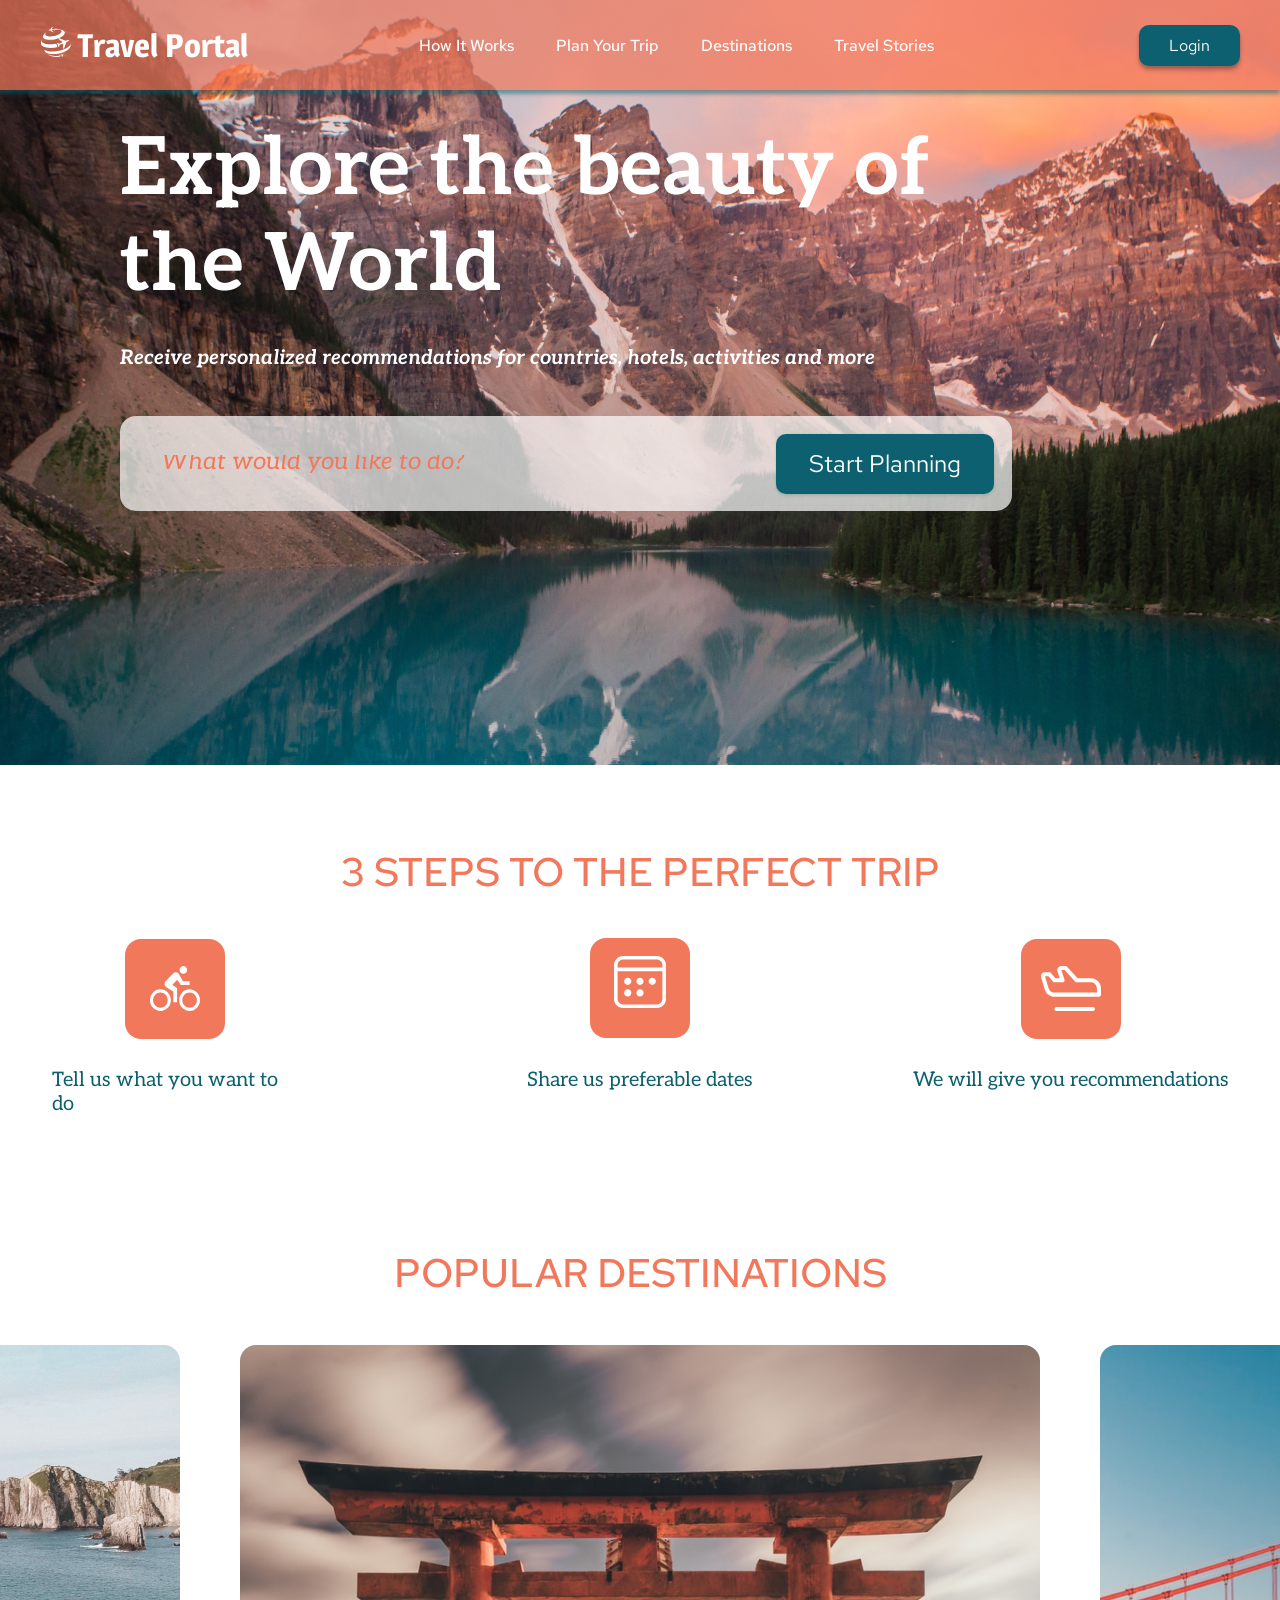
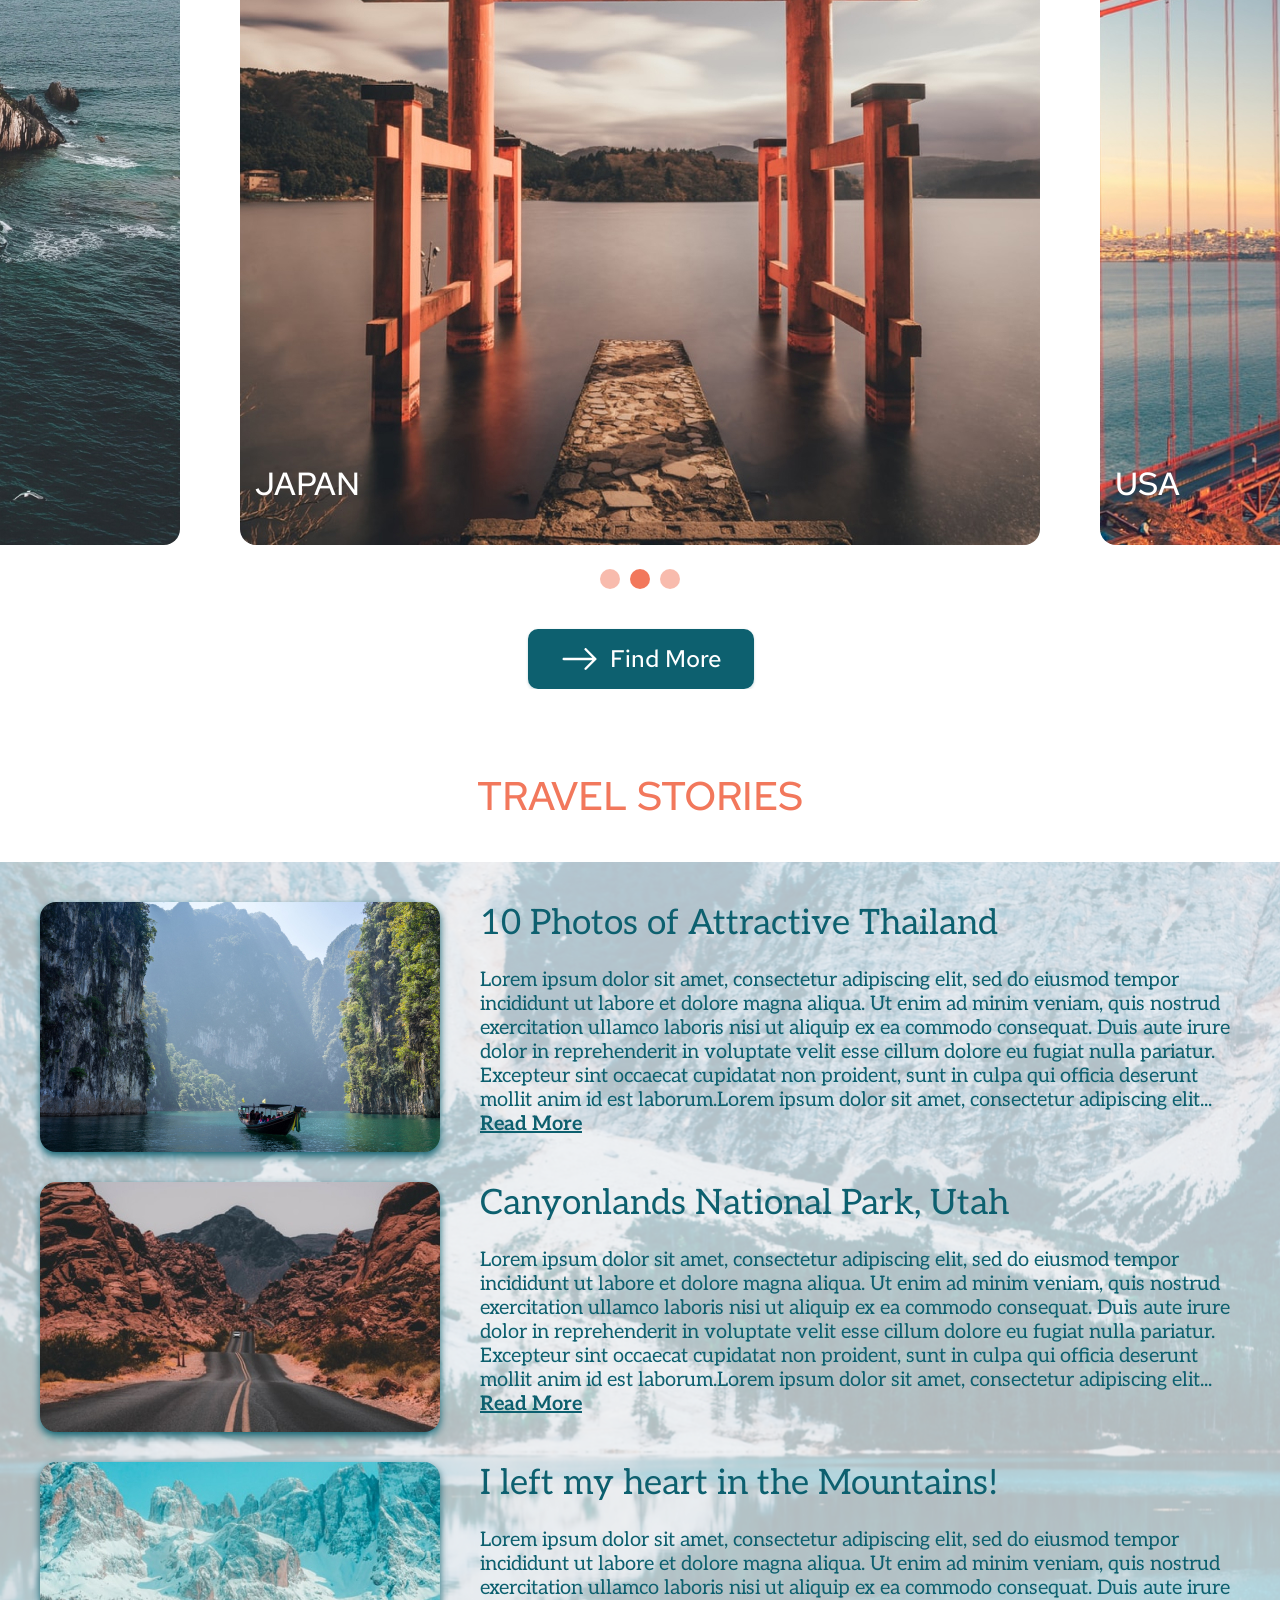
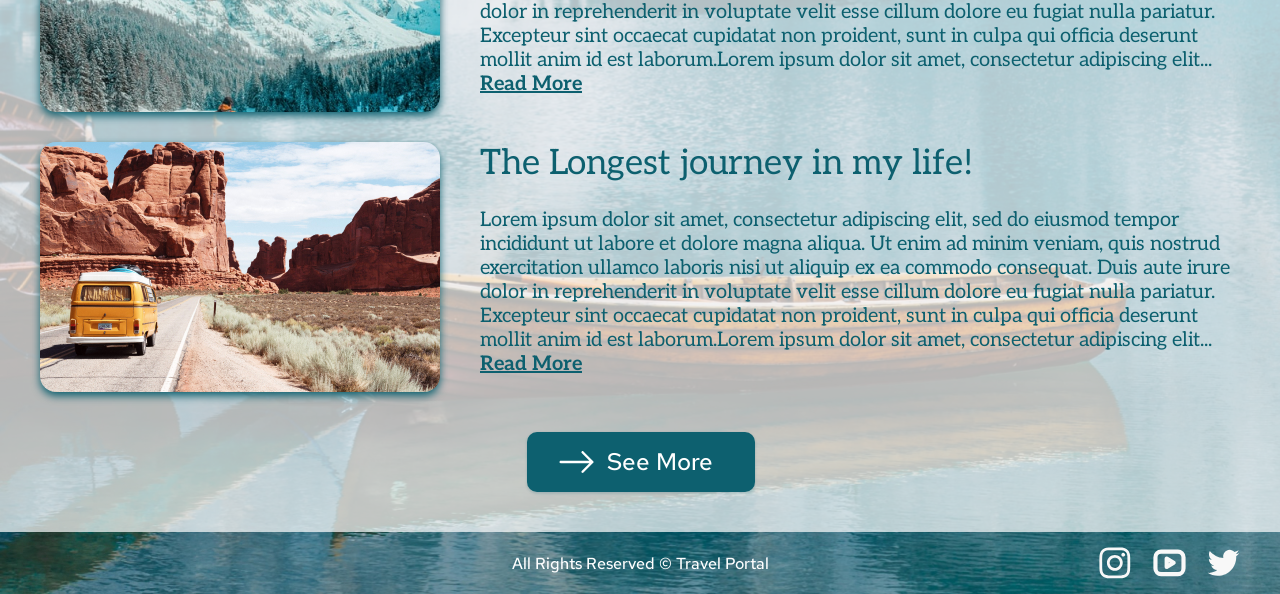
==== commit b4f11ed1: "feat: popups done" ====
--- a/travel/index.html
+++ b/travel/index.html
@@ -48,7 +48,19 @@
             <a href="#" class="login-form__link">Forgot Your Password?</a>
             <div class="login-form__divider"></div>
             <div class="login-form__footer">
-              Don't have an account? <a href="#" class="login-form__link">Register</a>
+              Don't have an account? <a href="#" class="login-form__link popup-switch">Register</a>
+            </div>
+          </form>
+          <form class="sign-up-form hidden" action="/">
+            <h3 class="sign-up-form__header">Create account</h3>
+            <label class="input-label" for="email" >E-mail</label>
+            <input class="login-form__input" type="email" name="email" id="new-email">
+            <label class="input-label" for="password">Password</label>
+            <input class="login-form__input" type="password" name="password" id="new-password">
+            <button class="login-form__button button-sign-up"> Sign Up</button>
+            <div class="login-form__divider"></div>
+            <div class="login-form__footer">
+              Already have an account? <a href="#" class="login-form__link popup-switch">Log in</a>
             </div>
           </form>
         </div>
@@ -102,7 +114,7 @@
           </picture>
           <p class="section-destinations__caption">Spain</p>
         </div>
-        <div class="section-destinations__figure">
+        <div class="section-destinations__figure current-slide">
           <picture >
             <source srcset="./assets/images/destinations-2-m.jpg" media="(max-width: 390px)">
             <source srcset="./assets/images/destinations-2.jpg" media="(min-width: 391px)">
--- a/travel/style.css
+++ b/travel/style.css
@@ -486,7 +486,6 @@
 }
 
 .popup-container {
-  display: none;
   position: fixed;
   top: 0;
   bottom: 0;
@@ -497,46 +496,55 @@
   height: 100vh;
 
   background-color: rgba(0, 0, 0, 0.2);
+  transform: translate(-150%);
 }
 
 .popup-container-active {
-  display: block;
-}
-
-.login-form {
+  transform: translateY(0);
+}
+
+.login-form, 
+.sign-up-form {
+  position: absolute;
+  left: 50%;
+  z-index: 3;
+  width: 90%;
+  max-width: 650px;
+  box-sizing: border-box;
+
   display: flex;
-  align-items: center;
-  position: absolute;
-  top: 16.3vh;
-  left: 20.6vw;
-  z-index: 3;
-
-  max-width: 650px;
-  width: 100%;
-  box-sizing: border-box;
   flex-direction: column;
-  /* padding: 25px 45px 23px; */
-
-  transform: translateY(-150%);
+
+  transform: translate(-50%, -150%);
+  transition: 0.5s;
 
   text-align: center;
   font-family: 'Aleo';
   font-style: normal;
-  
   color: #0D606F;
+
   background: linear-gradient(177.09deg, #FFFFFF 6.15%, #0D606F 202.69%);
   box-shadow: 0px 4px 4px rgba(0, 0, 0, 0.25);
   border-radius: 16px;
+}
+
+.login-form {
+  top: 54%;
+  /* padding: 25px 45px 23px; */
+  padding: 25px 0 23px;
+
   transition: 0.5s;
-
 }
 
 .login-form-active {
   display: flex;
   
-  transform: translateY(0);
-
+  transform: translate(-50%, -50%);
   transition: 0.5s;
+}
+
+.login-form-hidden {
+  display: none;
 }
 
 .login-form__header {
@@ -547,7 +555,9 @@
 }
 
 .input-label {
-  margin-bottom: 5px;
+  width: 90%;
+  max-width: 560px;
+  margin: 0 auto 5px;
 
   font-weight: 400;
   font-size: 16px;
@@ -556,10 +566,11 @@
 }
 
 .login-form__input {
+  width: 90%;
   max-width: 560px;
-  width: 100%;
   flex: 1 0 54px;
-  padding: 0;
+  padding: 0 0 0 5px;
+  margin: 0 auto;
   border: 0;
 
   background: #FFFFFF;
@@ -575,10 +586,17 @@
   margin-bottom: 25px;
 }
 
+.login-form__input:active,
+.login-form__input:focus {
+  outline: 2px solid #0D606F;
+  border: none;
+}
+
 .login-form__button {
-  width: 100%;
+  width: 90%;
   max-width: 560px;
   flex: 1 0 56px;
+  margin: 0 auto;
 
   font-family: 'Red Hat Text';
   font-style: normal;
@@ -604,11 +622,22 @@
   background: #1877F2;
 }
 
+.button-facebook:hover,
+.button-facebook:focus {
+  background: #1363cc;
+}
+
 .button-google {
   margin-bottom: 30px;
 
   color: #0D606F;
   background-color: #FFFFFF;
+}
+
+.button-google:hover,
+.button-google:focus {
+  background-color: #dddbdb;
+
 }
 
 .button-sign-in {
@@ -623,10 +652,11 @@
 }
 
 .login-form__divider {
+  width: 90%;
+  max-width: 560px;
   display: flex;
   align-items: center;
-  width: 100%;
-  margin: 26px 0 20px 0;
+  margin: 26px auto 20px;
 
   font-weight: 700;
   font-size: 20px;
@@ -645,7 +675,7 @@
 }
 
 .divider-text {
-  margin: 0 0 10px 0;
+  margin: 0 auto 10px;
 }
 
 .divider-text:before {
@@ -674,6 +704,51 @@
   text-shadow: 0px 2px 3px rgba(255, 255, 255, 0.16);
 }
 
+.sign-up-form {
+  top: 50%;
+  padding: 23px 0;
+}
+
+.sign-up-form__header {
+  width: 90%;
+  max-width: 560px;
+  margin: 0 auto 19px;
+  text-align: left;
+  font-weight: 700;
+  font-size: 32px;
+  line-height: 38px;
+}
+
+.sign-up-form .input-label {
+  margin-bottom: 19px;
+}
+
+.sign-up-form input:last-of-type {
+  margin-bottom: 19px;
+}
+
+.button-sign-up {
+  margin-bottom: 15px;
+
+  background: #0D606F;
+  color: #FFFFFF;
+}
+
+.sign-up-form .login-form__divider {
+  margin-top: 0;
+}
+
+.sign-up-form .login-form__footer {
+  width: 90%;
+  max-width: 560px;
+  margin: 0 auto;
+
+  text-align: left;
+}
+
+.hidden {
+  display: none;
+}
 
 /* Main */
 
@@ -878,17 +953,24 @@
 .section-destinations {
   position: relative;
   margin-bottom: 20px;
+  overflow: hidden;
 }
 
 .section-destinations__slider {
   max-width: 360px;
   margin: 0 auto 10px;
   display: flex;
-  overflow: hidden;
+
+  transition: transform 1.5s ease-out;
 }
 
 .section-destinations__figure {
   position: relative;
+  cursor: pointer;
+}
+
+.section-destinations__figure.current-slide {
+  cursor: default;
 }
 
 .section-destinations__figure:before {
@@ -942,6 +1024,8 @@
   height: 8px;
   background-color: rgba(242, 120, 92, 0.5);
   border-radius: 50%; 
+
+  cursor: pointer;
 }
 
 .slider-dots__dot-active {
@@ -1355,7 +1439,7 @@
   }
 
   .section-destinations__slider {
-    max-width: 1440px;
+    max-width: 5560px;
     margin-bottom: 24px;
     justify-content: center;
     gap: 60px;
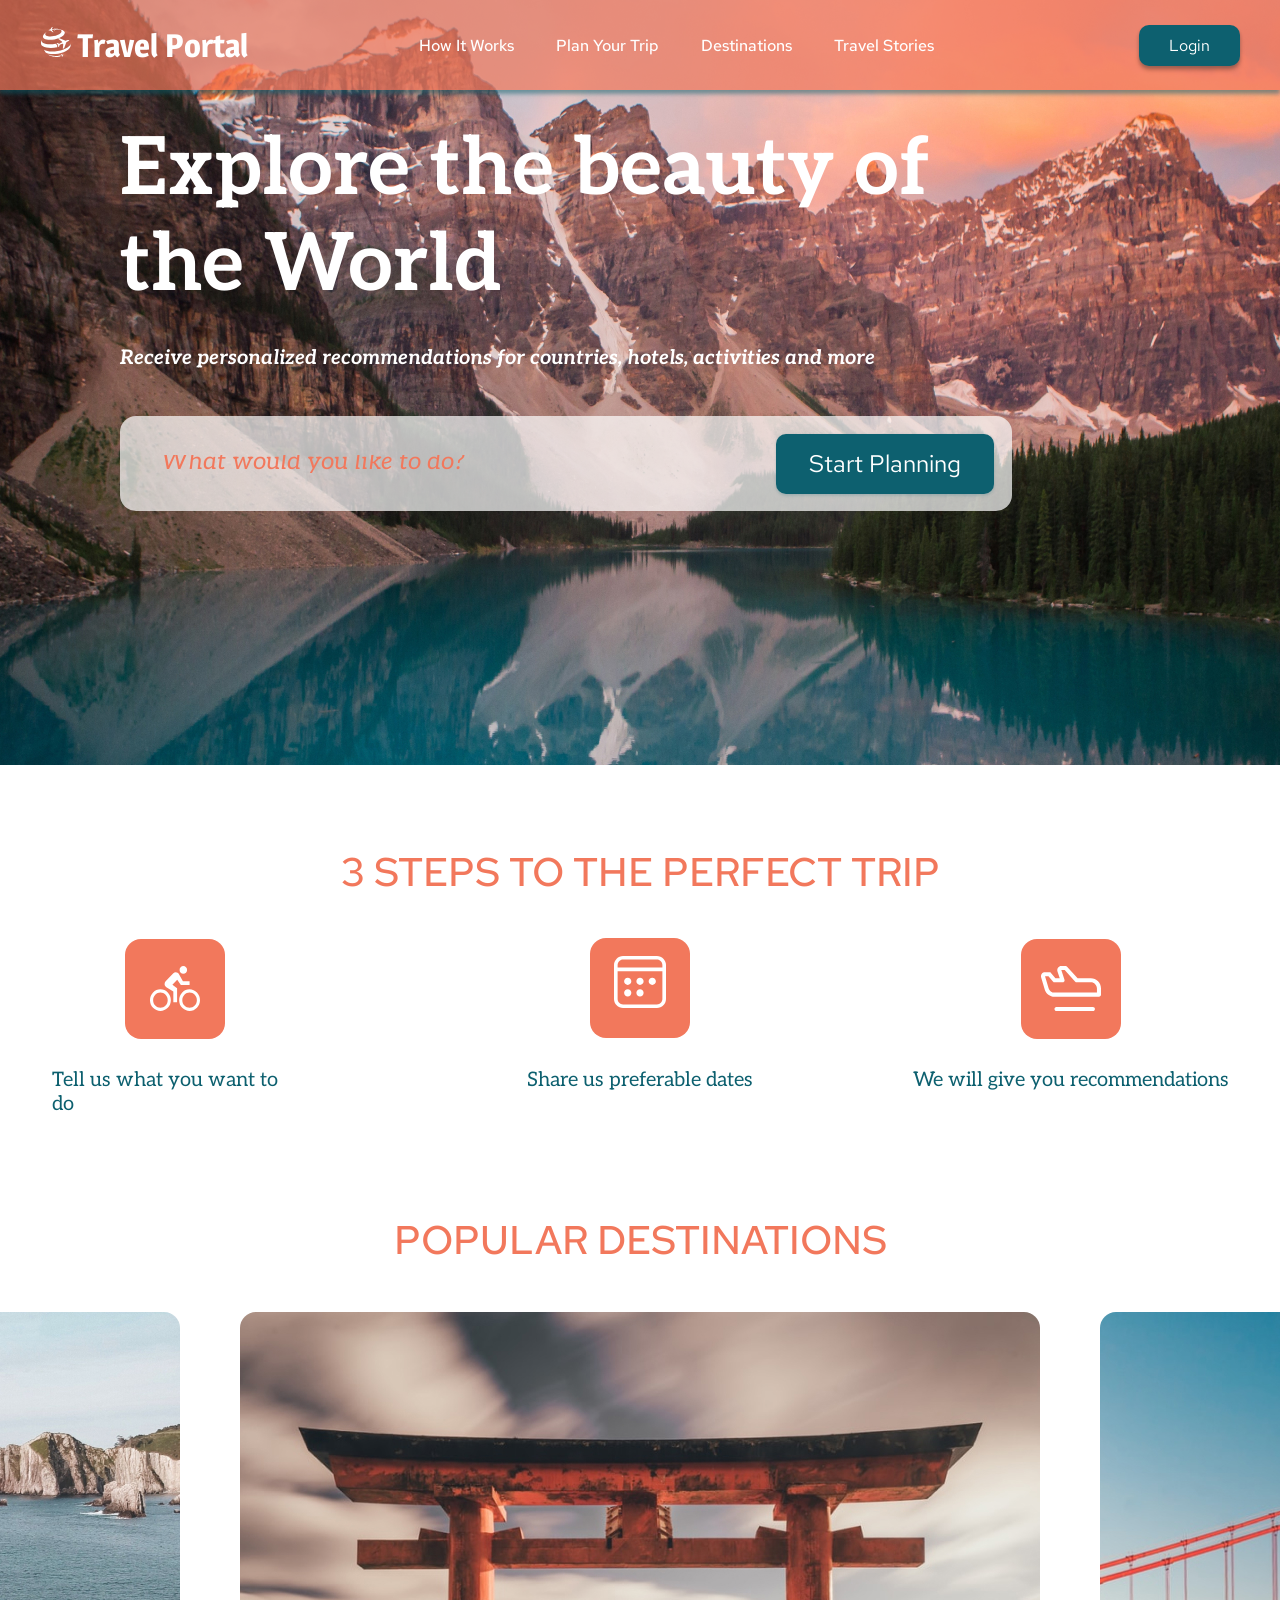
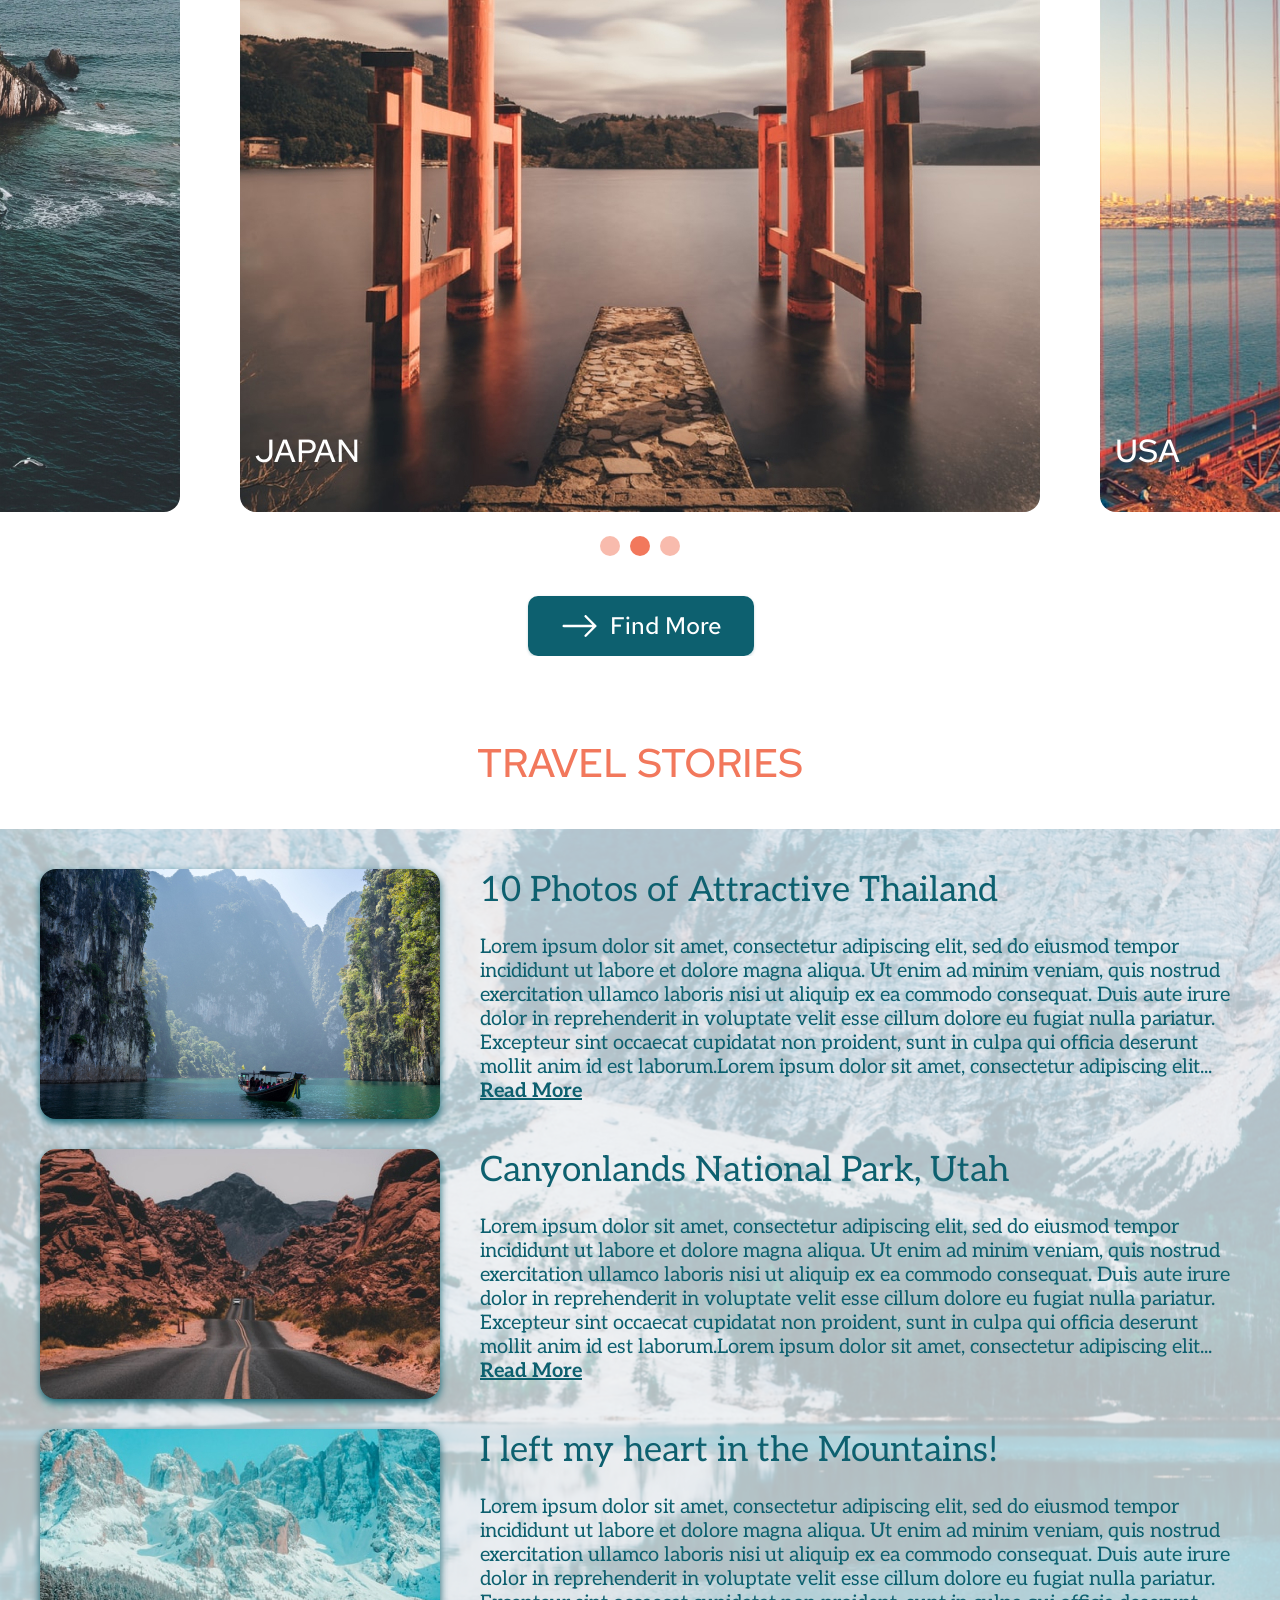
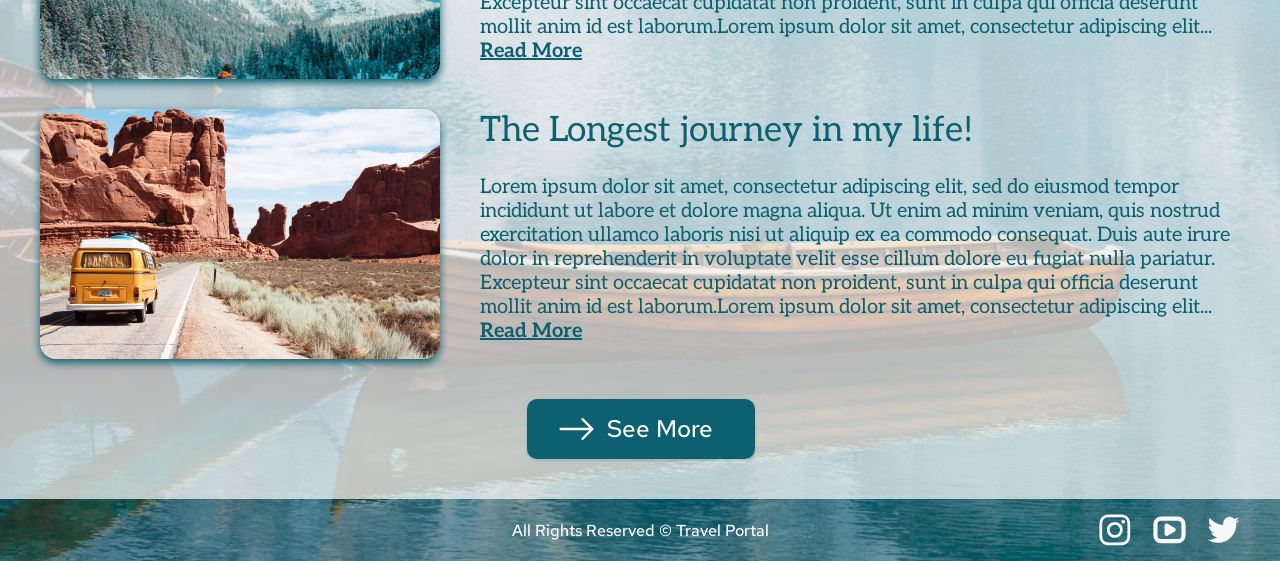
==== commit 2ffac833: "refactor: change mobile slider's buttons from pseudo elements to div" ====
--- a/travel/index.html
+++ b/travel/index.html
@@ -105,6 +105,8 @@
     </section>
     <section class="section section-destinations" id="destinations">
       <h2 class="section-heading section-destinations__heading">POPULAR DESTINATIONS</h2>
+      <div class="slide-button button-left"></div>
+      <div class="slide-button button-right"></div>
       <div class="section-destinations__slider">
         <div class="section-destinations__figure">
           <picture>
--- a/travel/style.css
+++ b/travel/style.css
@@ -530,7 +530,6 @@
 
 .login-form {
   top: 54%;
-  /* padding: 25px 45px 23px; */
   padding: 25px 0 23px;
 
   transition: 0.5s;
@@ -753,6 +752,7 @@
 /* Main */
 
 .section-heading {
+  margin-top: 0;
   margin-bottom: 20px;
 
   text-align: center;
@@ -960,8 +960,9 @@
   max-width: 360px;
   margin: 0 auto 10px;
   display: flex;
-
-  transition: transform 1.5s ease-out;
+  overflow: hidden;
+
+  transition: transform 1s ease-in-out;
 }
 
 .section-destinations__figure {
@@ -973,23 +974,37 @@
   cursor: default;
 }
 
-.section-destinations__figure:before {
-  content: "";
+.slide-non-active {
+  cursor: default;
+}
+
+.slide-button {
   width: 30px;
   height: 30px;
   position: absolute;
-  top: 90px;
-  left: 5px;
+  top: 130px;
+  z-index: 1;
+}
+
+/* .section-destinations__figure:before { */
+  .button-left {
+  /* content: ""; */
+  /* width: 30px;
+  height: 30px;
+  position: absolute; */
+  /* top: 150px; */
+  left: 20px;
   background: url(./assets/images/svg/arrow-left.svg);
 }
 
-.section-destinations__figure:after {
-  content: "";
-  width: 30px;
+/* .section-destinations__figure:after { */
+  .button-right {
+  /* content: ""; */
+  /* width: 30px;
   height: 30px;
-  position: absolute;
-  top: 90px;
-  right: 5px;
+  position: absolute; */
+  /* top: 90px; */
+  right: 20px;
   background: url(./assets/images/svg/arrow-right-bold.svg);
 }
 
@@ -1439,10 +1454,17 @@
   }
 
   .section-destinations__slider {
-    max-width: 5560px;
+    max-width: 4000px;
+    width: 100%;
     margin-bottom: 24px;
     justify-content: center;
     gap: 60px;
+
+    overflow: initial;
+  }
+
+  .slide-button {
+    display: none;
   }
 
   .section-destinations__figure {
@@ -1452,6 +1474,10 @@
   .section-destinations__figure:before,
   .section-destinations__figure:after {
     display: none;
+  }
+
+  .slide-non-active img {
+    opacity: 0.7;
   }
 
   .section-destinations__caption {
